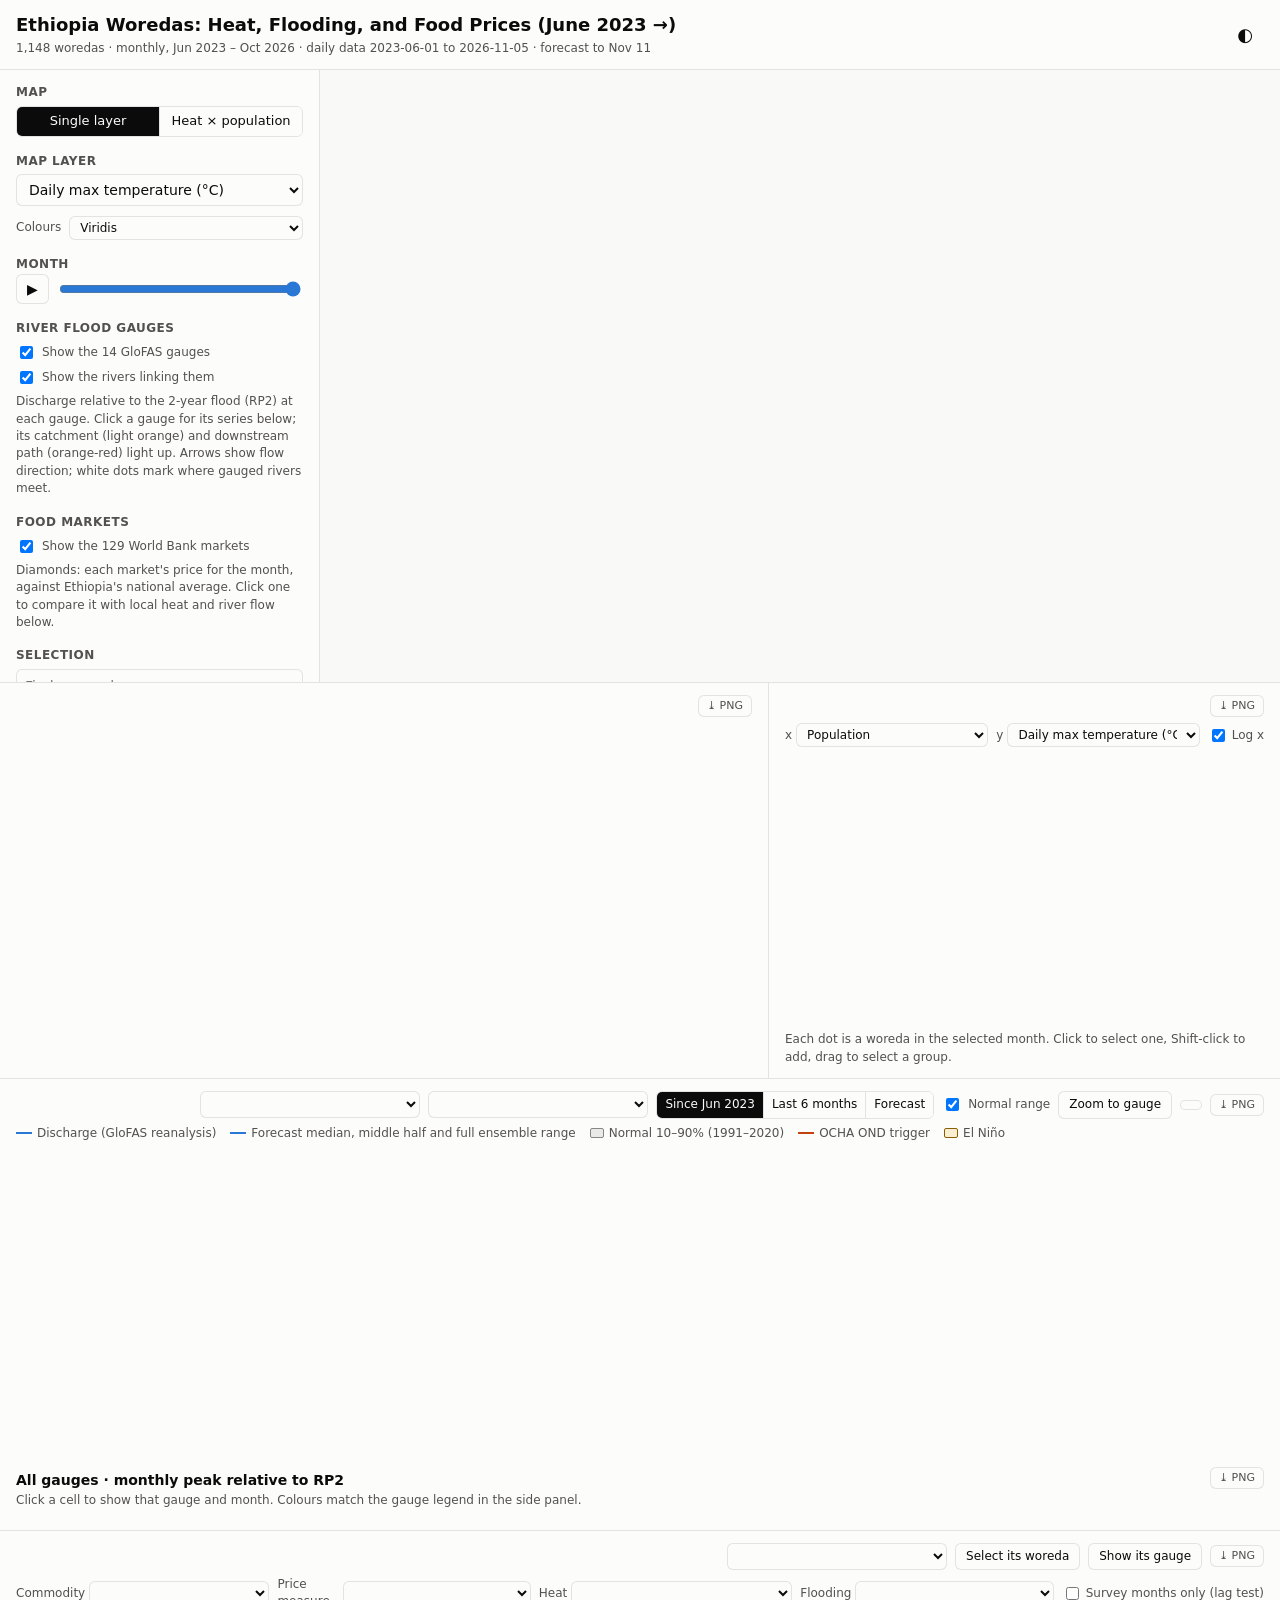
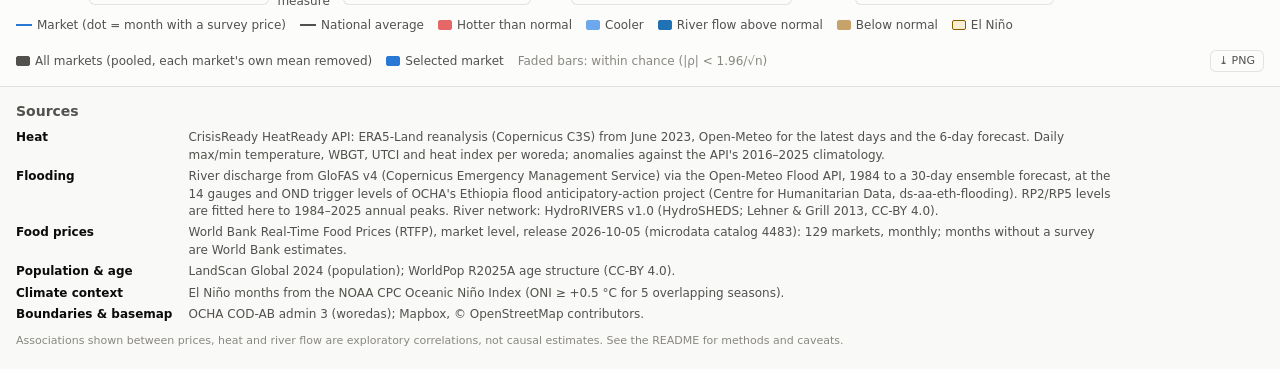
==== app/index.html @ a98ea953 "Add PNG export for every chart and the map Each chart and the map get a PNG button that saves a 2x i" ====
<!doctype html>
<html lang="en">
<head>
  <meta charset="utf-8">
  <meta name="viewport" content="width=device-width, initial-scale=1">
  <title>Ethiopia Woredas: Heat, Flooding, and Food Prices (June 2023 →)</title>
  <link href="https://api.mapbox.com/mapbox-gl-js/v3.7.0/mapbox-gl.css" rel="stylesheet">
  <link href="style.css?v=11" rel="stylesheet">
</head>
<body>
  <header>
    <div>
      <h1>Ethiopia Woredas: Heat, Flooding, and Food Prices (June 2023 →)</h1>
      <p class="sub" id="coverage"></p>
    </div>
    <button id="themeBtn" class="ghost" type="button" aria-label="Toggle light/dark">◐</button>
  </header>

  <main>
    <aside id="panel">
      <section>
        <span class="lbl">Map</span>
        <div class="seg" role="group" aria-label="Map mode">
          <button type="button" data-mode="single" aria-pressed="true">Single layer</button>
          <button type="button" data-mode="bi" aria-pressed="false">Heat × population</button>
        </div>
      </section>

      <section id="singleCtl">
        <label for="metric" class="lbl">Map layer</label>
        <select id="metric"></select>
        <p id="metricDesc" class="desc"></p>
        <div id="legend"></div>
        <label class="scheme"><span>Colours</span>
          <select id="scheme">
            <option value="viridis">Viridis</option>
            <option value="classic">Classic (by theme)</option>
          </select>
        </label>
      </section>

      <section id="biCtl" hidden>
        <label for="biY" class="lbl">Heat</label>
        <select id="biY" data-axis="y"></select>
        <label for="biX" class="lbl lblGap">Population or age</label>
        <select id="biX" data-axis="x"></select>
        <p class="desc">Each woreda is ranked into thirds on both. Dark woredas are among the hottest and the most populated.</p>
        <div id="bivLegend"></div>
        <div id="hotspots"></div>
      </section>

      <section id="timeCtl">
        <div class="row">
          <span class="lbl">Month</span>
          <span id="monthLabel" class="month"></span>
          <span id="ensoBadge" class="badge" hidden>El Niño</span>
        </div>
        <div class="row">
          <button id="playBtn" type="button" aria-label="Play">▶</button>
          <input id="slider" type="range" min="0" step="1" aria-label="Month">
        </div>
      </section>
      <section id="dayCtl" hidden>
        <div class="row">
          <span class="lbl">Day</span>
          <span id="dayLabel" class="month"></span>
          <span id="fcBadge" class="badge fc" hidden>Forecast</span>
        </div>
        <div class="row">
          <input id="daySlider" type="range" min="0" step="1" aria-label="Day">
        </div>
      </section>
      <p id="staticNote" class="desc" hidden></p>

      <section id="gaugeCtl">
        <span class="lbl">River flood gauges</span>
        <label class="check"><input type="checkbox" id="showGauges" checked> Show the 14 GloFAS gauges</label>
        <label class="check" id="riverRow"><input type="checkbox" id="showRivers" checked> Show the rivers linking them</label>
        <div id="gaugeLegend"></div>
        <p class="desc">Discharge relative to the 2-year flood (RP2) at each gauge. Click a gauge for its series below; its catchment (light orange) and downstream path (orange-red) light up. Arrows show flow direction; white dots mark where gauged rivers meet.</p>
      </section>

      <section id="marketCtl">
        <span class="lbl">Food markets</span>
        <label class="check"><input type="checkbox" id="showMarkets" checked> Show the 129 World Bank markets</label>
        <div id="marketLegend"></div>
        <p class="desc">Diamonds: each market's price for the month, against Ethiopia's national average. Click one to compare it with local heat and river flow below.</p>
      </section>

      <section>
        <label for="find" class="lbl">Selection</label>
        <input id="find" list="woredaList" placeholder="Find a woreda…" autocomplete="off">
        <datalist id="woredaList"></datalist>
        <label class="check"><input type="checkbox" id="addMode"> Add to selection</label>
      </section>

      <section id="detail"></section>
    </aside>

    <div id="mapWrap">
      <div id="map"></div>
      <div id="tip" hidden></div>
    </div>
  </main>

  <div id="bottom">
    <section id="chartWrap">
      <div class="chartHead">
        <h2 id="chartTitle"></h2>
        <div class="legendRow" id="chartLegend"></div>
        <button type="button" class="png" data-png="chart" title="Download this chart as PNG">PNG</button>
      </div>
      <div id="chart"></div>
      <div id="chartTip" class="ftip" hidden></div>
    </section>

    <section id="scatterWrap">
      <div class="chartHead">
        <h2 id="scatterTitle"></h2>
        <span id="rho" class="rho"></span>
        <button type="button" class="png" data-png="scatter" title="Download this scatterplot as PNG">PNG</button>
      </div>
      <div class="scatterCtl">
        <label><span>x</span><select id="sX" data-axis="x"></select></label>
        <label><span>y</span><select id="sY" data-axis="y"></select></label>
        <label class="check"><input type="checkbox" id="sLog" checked> Log x</label>
      </div>
      <div id="scatter"></div>
      <div id="scatterTip" class="ftip" hidden></div>
      <p class="desc">Each dot is a woreda in the selected month. Click to select one, Shift-click to add, drag to select a group.</p>
    </section>
  </div>

  <section id="floodWrap">
    <div class="chartHead">
      <div>
        <h2 id="floodTitle"></h2>
        <div class="desc" id="floodWhere"></div>
        <div class="desc" id="floodLinks"></div>
      </div>
      <div class="floodCtl">
        <select id="gaugeSel" aria-label="Gauge"></select>
        <select id="gaugeCmp" aria-label="Compare with a connected gauge"></select>
        <div class="seg" id="floodRange" role="group" aria-label="Time range">
          <button type="button" data-range="all" aria-pressed="true">Since Jun 2023</button>
          <button type="button" data-range="recent" aria-pressed="false">Last 6 months</button>
          <button type="button" data-range="fc" aria-pressed="false">Forecast</button>
        </div>
        <label class="check"><input type="checkbox" id="showNormal" checked> Normal range</label>
        <button type="button" id="zoomGauge">Zoom to gauge</button>
        <button type="button" id="selZone"></button>
        <button type="button" class="png" data-png="flood" title="Download this chart as PNG">PNG</button>
      </div>
    </div>
    <div class="legendRow fleg">
      <span><i style="background:var(--accent)"></i>Discharge (GloFAS reanalysis)</span>
      <span><i style="background:var(--accent);height:0;border-top:2px dashed var(--accent)"></i>Forecast median, middle half and full ensemble range</span>
      <span><i class="box" style="background:var(--normal);border-color:var(--muted)"></i>Normal 10–90% (1991–2020)</span>
      <span id="cmpKey" hidden><i style="background:var(--cmp)"></i><span></span></span>
      <span><i style="background:var(--trigger)"></i>OCHA OND trigger</span>
      <span><i class="box"></i>El Niño</span>
    </div>
    <div id="fchart"></div>
    <div id="fchartTip" class="ftip" hidden></div>
    <div id="floodStats"></div>
    <div class="chartHead stripHead">
      <h2 class="stripTitle">All gauges · monthly peak relative to RP2</h2>
      <button type="button" class="png" data-png="strip" title="Download this grid as PNG">PNG</button>
    </div>
    <p class="desc">Click a cell to show that gauge and month. Colours match the gauge legend in the side panel.</p>
    <div id="fstrip"></div>
    <div id="fstripTip" class="ftip" hidden></div>
    <p class="desc" id="floodSrc"></p>
  </section>

  <section id="foodWrap">
    <div class="chartHead">
      <div>
        <h2 id="foodTitle"></h2>
        <div class="desc" id="foodWhere"></div>
      </div>
      <div class="floodCtl">
        <select id="marketSel" aria-label="Market"></select>
        <button type="button" id="fpWoreda">Select its woreda</button>
        <button type="button" id="fpGauge">Show its gauge</button>
        <button type="button" class="png" data-png="food" title="Download this chart as PNG">PNG</button>
      </div>
    </div>
    <div class="scatterCtl fpCtl">
      <label><span>Commodity</span><select id="fpCom"></select></label>
      <label><span>Price measure</span><select id="fpMeas"></select></label>
      <label><span>Heat</span><select id="fpHeat"></select></label>
      <label><span>Flooding</span><select id="fpFlood"></select></label>
      <label class="check"><input type="checkbox" id="fpObs"> Survey months only (lag test)</label>
    </div>
    <div class="legendRow fleg">
      <span><i style="background:var(--accent)"></i>Market (dot = month with a survey price)</span>
      <span><i style="background:var(--national)"></i>National average</span>
      <span><i class="box" style="background:var(--warm);border-color:var(--warm)"></i>Hotter than normal</span>
      <span><i class="box" style="background:var(--cool);border-color:var(--cool)"></i>Cooler</span>
      <span><i class="box" style="background:var(--wet);border-color:var(--wet)"></i>River flow above normal</span>
      <span><i class="box" style="background:var(--dry);border-color:var(--dry)"></i>Below normal</span>
      <span><i class="box"></i>El Niño</span>
    </div>
    <div id="fpchart"></div>
    <div id="fpTip" class="ftip" hidden></div>
    <div class="lags">
      <div id="lagHeat"></div>
      <div id="lagFlood"></div>
    </div>
    <div class="legendRow fleg"><span><i class="box bAllKey"></i>All markets (pooled, each market's own mean removed)</span><span><i class="box bOneKey"></i>Selected market</span><span class="m">Faded bars: within chance (|ρ| &lt; 1.96/√n)</span><button type="button" class="png" data-png="lags" title="Download this pair of lag charts as PNG">PNG</button></div>
    <p class="desc" id="lagNote"></p>
    <p class="desc" id="foodSrc"></p>
  </section>

  <footer>
    <h2>Sources</h2>
    <dl class="sources">
      <dt>Heat</dt>
      <dd>CrisisReady HeatReady API: ERA5-Land reanalysis (Copernicus C3S) from June 2023, Open-Meteo for the latest days and the 6-day forecast. Daily max/min temperature, WBGT, UTCI and heat index per woreda; anomalies against the API's 2016–2025 climatology.</dd>
      <dt>Flooding</dt>
      <dd>River discharge from GloFAS v4 (Copernicus Emergency Management Service) via the Open-Meteo Flood API, 1984 to a 30-day ensemble forecast, at the 14 gauges and OND trigger levels of OCHA's Ethiopia flood anticipatory-action project (Centre for Humanitarian Data, ds-aa-eth-flooding). RP2/RP5 levels are fitted here to 1984–2025 annual peaks. River network: HydroRIVERS v1.0 (HydroSHEDS; Lehner &amp; Grill 2013, CC-BY 4.0).</dd>
      <dt>Food prices</dt>
      <dd>World Bank Real-Time Food Prices (RTFP), market level, release 2026-10-05 (microdata catalog 4483): 129 markets, monthly; months without a survey are World Bank estimates.</dd>
      <dt>Population &amp; age</dt>
      <dd>LandScan Global 2024 (population); WorldPop R2025A age structure (CC-BY 4.0).</dd>
      <dt>Climate context</dt>
      <dd>El Niño months from the NOAA CPC Oceanic Niño Index (ONI ≥ +0.5 °C for 5 overlapping seasons).</dd>
      <dt>Boundaries &amp; basemap</dt>
      <dd>OCHA COD-AB admin 3 (woredas); Mapbox, © OpenStreetMap contributors.</dd>
    </dl>
    <p class="note">Associations shown between prices, heat and river flow are exploratory correlations, not causal estimates. See the README for methods and caveats.</p>
  </footer>

  <script src="https://api.mapbox.com/mapbox-gl-js/v3.7.0/mapbox-gl.js"></script>
  <script src="config.js"></script>
  <script src="data/geo.js?v=3"></script>
  <script src="data/rivers.js?v=202611041614"></script>
  <script src="data/food.js?v=202611060736"></script>
  <script src="data/flood.js?v=202611060736"></script>
  <script src="data/data.js?v=202611060734"></script>
  <script src="app.js?v=19"></script>
</body>
</html>
---- app/style.css ----
:root {
  color-scheme: light;
  --page: #f9f9f7;
  --surface: #fcfcfb;
  --ink: #0b0b0b;
  --ink-2: #52514e;
  --muted: #898781;
  --grid: #e1e0d9;
  --axis: #c3c2b7;
  --border: rgba(11, 11, 11, 0.10);
  --accent: #2a78d6;
  --national: #52514e;
  --enso: rgba(237, 161, 0, 0.16);
  --enso-ink: #8a5d00;
  --nodata: #d6d5cf;
  --dot: rgba(82, 81, 78, 0.42);
  --brush: rgba(42, 120, 214, 0.12);
  --fc-iqr: rgba(42, 120, 214, 0.26);
  --normal: rgba(137, 135, 129, 0.16);
  --trigger: #c2410c;
  --warm: #e66767;
  --cool: #6da7ec;
  --wet: #2171b5;
  --dry: #c8a26b;
  --cmp: #d97706;
  --lag-all: #52514e;
}
@media (prefers-color-scheme: dark) {
  :root:not([data-theme="light"]) {
    color-scheme: dark;
    --page: #0d0d0d;
    --surface: #1a1a19;
    --ink: #f0efec;
    --ink-2: #c3c2b7;
    --muted: #898781;
    --grid: #2c2c2a;
    --axis: #383835;
    --border: rgba(255, 255, 255, 0.10);
    --accent: #3987e5;
    --national: #c3c2b7;
    --enso: rgba(201, 133, 0, 0.22);
    --enso-ink: #f0c060;
    --nodata: #383835;
    --dot: rgba(195, 194, 183, 0.40);
    --brush: rgba(57, 135, 229, 0.18);
    --fc-iqr: rgba(57, 135, 229, 0.34);
    --normal: rgba(195, 194, 183, 0.14);
    --trigger: #fb923c;
    --warm: #e66767;
    --cool: #6da7ec;
    --wet: #4a98d8;
    --dry: #c8a26b;
    --cmp: #d97706;
    --lag-all: #c3c2b7;
  }
}
:root[data-theme="dark"] {
  color-scheme: dark;
  --page: #0d0d0d;
  --surface: #1a1a19;
  --ink: #f0efec;
  --ink-2: #c3c2b7;
  --muted: #898781;
  --grid: #2c2c2a;
  --axis: #383835;
  --border: rgba(255, 255, 255, 0.10);
  --accent: #3987e5;
  --national: #c3c2b7;
  --enso: rgba(201, 133, 0, 0.22);
  --enso-ink: #f0c060;
  --nodata: #383835;
  --dot: rgba(195, 194, 183, 0.40);
  --brush: rgba(57, 135, 229, 0.18);
  --fc-iqr: rgba(57, 135, 229, 0.34);
  --normal: rgba(195, 194, 183, 0.14);
  --trigger: #fb923c;
  --warm: #e66767;
  --cool: #6da7ec;
  --wet: #4a98d8;
  --dry: #c8a26b;
  --cmp: #d97706;
  --lag-all: #c3c2b7;
}

* { box-sizing: border-box; }
html, body { margin: 0; }
body {
  background: var(--page);
  color: var(--ink);
  font: 14px/1.45 system-ui, -apple-system, "Segoe UI", sans-serif;
}
header {
  display: flex; justify-content: space-between; align-items: center;
  padding: 12px 16px; border-bottom: 1px solid var(--border); background: var(--surface);
}
h1 { font-size: 18px; margin: 0; font-weight: 600; }
h2 { font-size: 14px; margin: 0; font-weight: 600; }
.sub { margin: 2px 0 0; color: var(--ink-2); font-size: 12px; }
button {
  font: inherit; color: var(--ink); background: var(--surface); border: 1px solid var(--border);
  border-radius: 6px; padding: 4px 10px; cursor: pointer;
}
button.ghost { border-color: transparent; font-size: 18px; }
select, input[list] {
  width: 100%; font: inherit; padding: 6px 8px; border-radius: 6px;
  border: 1px solid var(--border); background: var(--surface); color: var(--ink);
}

main { display: flex; height: min(68vh, 720px); min-height: 420px; }
#panel {
  width: 320px; flex: none; overflow-y: auto; padding: 14px 16px;
  background: var(--surface); border-right: 1px solid var(--border);
}
#panel section { margin-bottom: 16px; }
.lbl { font-size: 12px; color: var(--ink-2); font-weight: 600; text-transform: uppercase; letter-spacing: .04em; display: block; margin-bottom: 4px; }
.desc { color: var(--ink-2); font-size: 12px; margin: 6px 0; }
.hint { color: var(--muted); font-size: 13px; }
.row { display: flex; align-items: center; gap: 8px; }
.row .lbl { margin: 0; }
.month { font-weight: 600; font-variant-numeric: tabular-nums; }
.badge {
  font-size: 11px; font-weight: 600; padding: 1px 7px; border-radius: 10px;
  background: var(--enso); color: var(--enso-ink); border: 1px solid var(--enso-ink);
}
#slider { flex: 1; accent-color: var(--accent); }

#legend { margin-top: 8px; }
.legBar { display: flex; height: 10px; border-radius: 3px; overflow: hidden; gap: 2px; }
.legBar span { flex: 1; }
.legTicks { display: flex; justify-content: space-between; font-size: 11px; color: var(--ink-2); margin-top: 3px; font-variant-numeric: tabular-nums; }
.legNo { display: flex; align-items: center; gap: 6px; font-size: 11px; color: var(--muted); margin-top: 4px; }
.legNo i { width: 12px; height: 10px; background: var(--nodata); border-radius: 2px; display: inline-block; }

#detail h3 { margin: 0; font-size: 16px; }
#detail .where { color: var(--ink-2); font-size: 12px; margin-bottom: 8px; }
#detail table { width: 100%; border-collapse: collapse; font-size: 12px; }
#detail td { padding: 3px 0; border-bottom: 1px solid var(--grid); }
#detail td:last-child { text-align: right; font-variant-numeric: tabular-nums; color: var(--ink); }
#detail td:first-child { color: var(--ink-2); }
#detail .grp td { color: var(--muted); font-weight: 600; text-transform: uppercase; font-size: 10px; letter-spacing: .05em; padding-top: 10px; border: 0; }
#detail button { font-size: 12px; }

#mapWrap { flex: 1; position: relative; min-width: 0; }
#map { position: absolute; inset: 0; }
#tip, .ftip {
  position: absolute; pointer-events: none; z-index: 5;
  background: var(--surface); color: var(--ink); border: 1px solid var(--border);
  border-radius: 6px; padding: 6px 8px; font-size: 12px; box-shadow: 0 2px 8px rgba(0,0,0,.12);
  white-space: nowrap;
}
#tip b, .ftip b { font-weight: 600; }
#tip .m, .ftip .m { color: var(--ink-2); }
#tip i.sw, .ftip i.sw { display: inline-block; width: 10px; height: 10px; border-radius: 2px; margin-right: 4px; vertical-align: -1px; }

#bottom {
  display: grid; grid-template-columns: minmax(0, 3fr) minmax(0, 2fr);
  background: var(--surface); border-top: 1px solid var(--border);
}
#chartWrap, #scatterWrap { position: relative; padding: 12px 16px 4px; min-width: 0; }
#scatterWrap { border-left: 1px solid var(--border); }
#scatterWrap .desc { margin: 2px 0 8px; }
.chartHead { display: flex; justify-content: space-between; align-items: center; flex-wrap: wrap; gap: 8px; }
.legendRow { display: flex; gap: 14px; font-size: 12px; color: var(--ink-2); align-items: center; }
.legendRow i { display: inline-block; width: 16px; height: 2px; vertical-align: middle; margin-right: 5px; }
.legendRow i.box { height: 10px; width: 14px; background: var(--enso); border: 1px solid var(--enso-ink); border-radius: 2px; }
#chart, #scatter { height: 280px; }
#chart svg, #scatter svg { display: block; width: 100%; height: 100%; }
#chart text, #scatter text { fill: var(--muted); font-size: 11px; font-variant-numeric: tabular-nums; }
#chart .ensoLbl { fill: var(--enso-ink); font-weight: 600; }
#scatter .axTitle { fill: var(--ink-2); font-weight: 600; }
#scatter svg { touch-action: none; }
.scatterCtl { display: flex; gap: 8px; align-items: center; margin: 6px 0 2px; flex-wrap: wrap; }
.scatterCtl label { display: flex; align-items: center; gap: 4px; font-size: 12px; color: var(--ink-2); }
.scatterCtl label:not(.check) { flex: 1; min-width: 140px; }
.scatterCtl select { padding: 3px 6px; font-size: 12px; }
.rho { font-size: 12px; color: var(--ink-2); font-variant-numeric: tabular-nums; }

/* map mode switch */
.seg { display: flex; border: 1px solid var(--border); border-radius: 6px; overflow: hidden; }
.seg button { flex: 1; border: 0; border-radius: 0; padding: 5px 8px; font-size: 13px; }
.seg button + button { border-left: 1px solid var(--border); }
.seg button[aria-pressed="true"] { background: var(--ink); color: var(--surface); }
.lblGap { margin-top: 10px; }
.scheme { display: flex; align-items: center; gap: 8px; margin-top: 10px; font-size: 12px; color: var(--ink-2); }
.scheme select { width: auto; flex: 1; padding: 3px 6px; font-size: 12px; }
.check { display: flex; align-items: center; gap: 6px; font-size: 12px; color: var(--ink-2); margin-top: 6px; cursor: pointer; }
.scatterCtl .check { margin-top: 0; }

/* bivariate legend: 3x3 cells, population rows (high on top) by heat columns */
.biv { display: grid; grid-template-columns: auto repeat(3, 34px); gap: 2px; align-items: center; margin: 8px 0 4px; font-size: 10px; color: var(--ink-2); font-variant-numeric: tabular-nums; }
.biv .c { height: 24px; border-radius: 2px; }
.biv .yl { text-align: right; padding-right: 6px; white-space: nowrap; }
.biv .xl { text-align: center; white-space: nowrap; overflow: hidden; text-overflow: ellipsis; }
.bivAxes { display: flex; justify-content: space-between; font-size: 11px; color: var(--ink-2); }
.hot { margin-top: 10px; }
.hot p { margin: 0 0 6px; font-size: 12px; color: var(--ink-2); }
.hot ol { margin: 0 0 6px; padding-left: 20px; font-size: 12px; }
.hot li { padding: 2px 0; cursor: pointer; }
.hot li:hover span.n { text-decoration: underline; }
.hot li .v { float: right; color: var(--ink-2); font-variant-numeric: tabular-nums; }

/* selection */
.chips { display: flex; flex-wrap: wrap; gap: 4px; margin: 6px 0 8px; max-height: 120px; overflow-y: auto; }
.chip { font-size: 11px; padding: 1px 2px 1px 8px; border-radius: 10px; background: var(--grid); display: inline-flex; align-items: center; }
#detail .chip button { border: 0; background: none; padding: 0 5px; margin: 0; font-size: 13px; line-height: 1; color: var(--ink-2); }
#detail .btns { display: flex; flex-wrap: wrap; gap: 6px; margin-top: 8px; }
#detail .btns button { margin: 0; }
.boxdraw { position: absolute; border: 1px dashed var(--ink); background: var(--brush); pointer-events: none; z-index: 4; }

footer { padding: 14px 16px 20px; color: var(--ink-2); font-size: 12px; border-top: 1px solid var(--border); }
footer h2 { margin-bottom: 8px; }
.sources { display: grid; grid-template-columns: max-content minmax(0, 1fr); gap: 4px 16px; margin: 0; max-width: 1100px; }
.sources dt { font-weight: 600; color: var(--ink); }
.sources dd { margin: 0; }
footer .note { color: var(--muted); margin: 10px 0 0; font-size: 11px; }
@media (max-width: 760px) { .sources { grid-template-columns: minmax(0, 1fr); } .sources dd { margin-bottom: 6px; } }

@media (max-width: 760px) {
  main { flex-direction: column; height: auto; }
  #panel { width: 100%; border-right: 0; border-bottom: 1px solid var(--border); }
  #mapWrap { flex: none; height: 60vh; }
  #chart, #scatter { height: 240px; }
}
@media (max-width: 1000px) {
  #bottom { grid-template-columns: minmax(0, 1fr); }
  #scatterWrap { border-left: 0; border-top: 1px solid var(--border); }
}

.badge.fc { background: var(--brush); color: var(--accent); border-color: var(--accent); }
#daySlider { flex: 1; accent-color: var(--accent); }
#chart .fcLbl { fill: var(--accent); font-weight: 600; }

/* flood gauges */
#gaugeLegend { margin-top: 6px; font-size: 12px; color: var(--ink-2); }
.gPeriod { font-weight: 600; color: var(--ink); margin-bottom: 2px; }
.gRow { display: flex; align-items: center; gap: 8px; padding: 1px 0; }
.gRow i { display: inline-block; border-radius: 50%; border: 1.2px solid #0b0b0b; flex: none; }
.gRow span { margin-left: auto; font-variant-numeric: tabular-nums; }
#floodWrap { position: relative; padding: 12px 16px 8px; background: var(--surface); border-top: 1px solid var(--border); }
#floodWrap .desc { margin: 2px 0 6px; }
.floodCtl { display: flex; flex-wrap: wrap; gap: 8px; align-items: center; }
.floodCtl select { width: auto; min-width: 220px; padding: 4px 6px; font-size: 13px; }
.floodCtl .seg button { font-size: 12px; padding: 4px 8px; white-space: nowrap; flex: none; }
@media (max-width: 760px) { .floodCtl select { min-width: 0; width: 100%; } #floodStats { grid-template-columns: repeat(2, minmax(0, 1fr)); } }
.floodCtl .check { margin-top: 0; }
.floodCtl > button { font-size: 12px; }
.fleg { flex-wrap: wrap; margin: 6px 0 2px; }
#fchart { height: 300px; }
#fchart svg, #fstrip svg { display: block; }
#fchart svg { width: 100%; height: 100%; }
#fchart text, #fstrip text { fill: var(--muted); font-size: 11px; font-variant-numeric: tabular-nums; }
#fchart .ensoLbl, #fstrip .ensoLbl { fill: var(--enso-ink); font-weight: 600; }
#fchart .fcLbl { fill: var(--accent); font-weight: 600; }
#fchart .trgLbl { fill: var(--trigger); font-weight: 600; }
#fstrip text.on { fill: var(--ink); font-weight: 600; }
#fstrip { overflow-x: auto; margin-bottom: 6px; }
#fstrip rect[data-t], #fstrip text[data-r] { cursor: pointer; }
#floodStats { display: grid; grid-template-columns: repeat(auto-fit, minmax(170px, 1fr)); gap: 8px; margin: 8px 0 14px; }
.fcard { border: 1px solid var(--border); border-radius: 8px; padding: 8px 10px; display: flex; flex-direction: column; gap: 2px; }
.fcard .lbl { margin: 0; font-size: 10px; }
.fcard b { font-size: 16px; font-weight: 600; font-variant-numeric: tabular-nums; }
.fcard .m { font-size: 11px; color: var(--ink-2); }
.fcard .vs { font-size: 11px; font-weight: 400; color: var(--ink-2); }
.stripTitle { margin-top: 4px; }

/* food prices */
#foodWrap { position: relative; padding: 12px 16px 8px; background: var(--surface); border-top: 1px solid var(--border); }
#foodWrap .desc { margin: 2px 0 6px; }
.fpCtl label { min-width: 170px; }
#fpchart svg, .lags svg { display: block; width: 100%; }
#fpchart text, .lags text { fill: var(--muted); font-size: 11px; font-variant-numeric: tabular-nums; }
#fpchart .pTitle, .lags .pTitle { fill: var(--ink-2); font-weight: 600; }
#fpchart .ensoLbl { fill: var(--enso-ink); font-weight: 600; }
.lags { display: grid; grid-template-columns: repeat(auto-fit, minmax(280px, 1fr)); gap: 16px; margin-top: 10px; }
.lags .bAll { fill: var(--lag-all); }
.lags .bOne { fill: var(--accent); }
.legendRow i.bAllKey { background: var(--lag-all); border-color: var(--lag-all); }
.legendRow i.bOneKey { background: var(--accent); border-color: var(--accent); }
.legendRow .m { color: var(--muted); }

#floodLinks { color: var(--ink); }
#gaugeCmp:disabled { opacity: .5; }

/* PNG export buttons */
button.png { font-size: 11px; padding: 2px 8px; color: var(--ink-2); white-space: nowrap; }
button.png::before { content: "⤓ "; }
button.png:disabled { opacity: .6; cursor: progress; }
.chartHead button.png { margin-left: auto; }
.legendRow button.png { margin-left: auto; }
.stripHead { margin-top: 4px; }
.mapboxgl-ctrl-group button.mapPng { width: auto; padding: 0 7px; font-size: 11px; font-weight: 600; color: #333; }
.mapboxgl-ctrl-group button.mapPng::before { content: ""; }
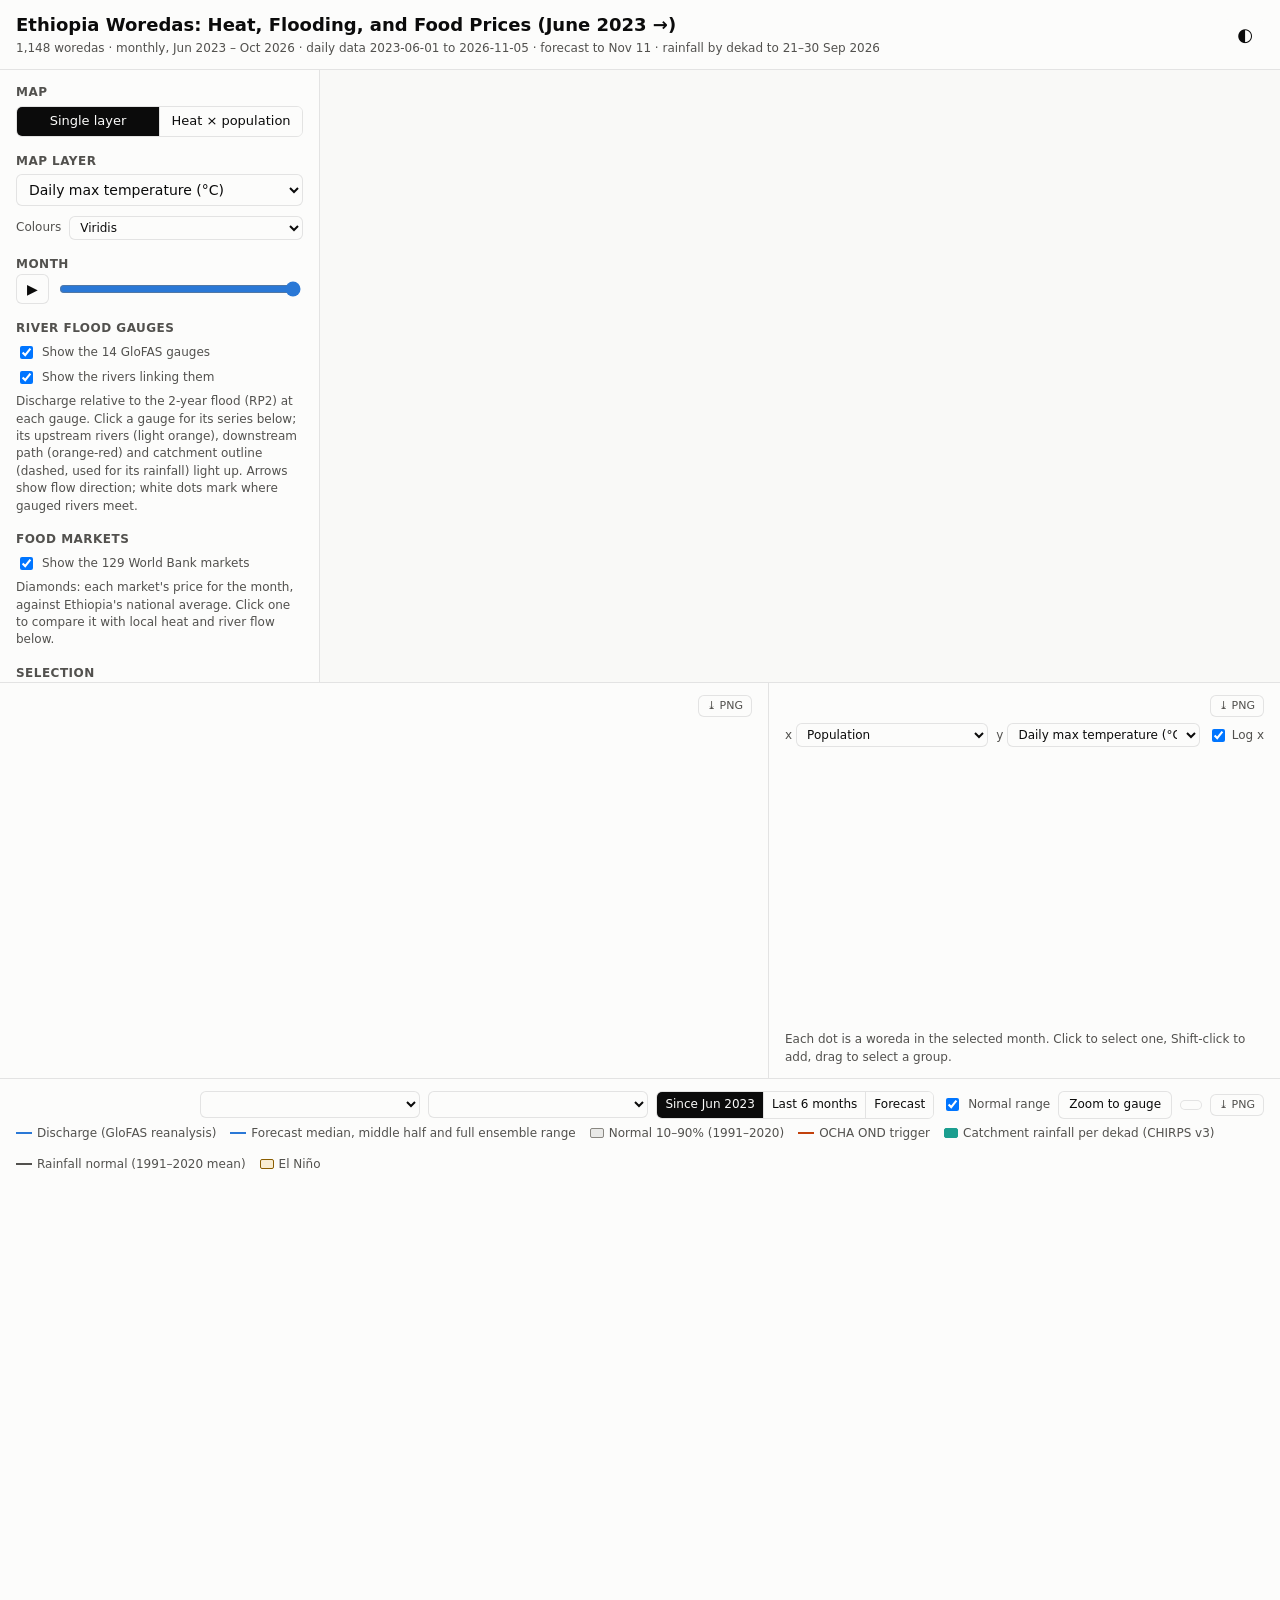
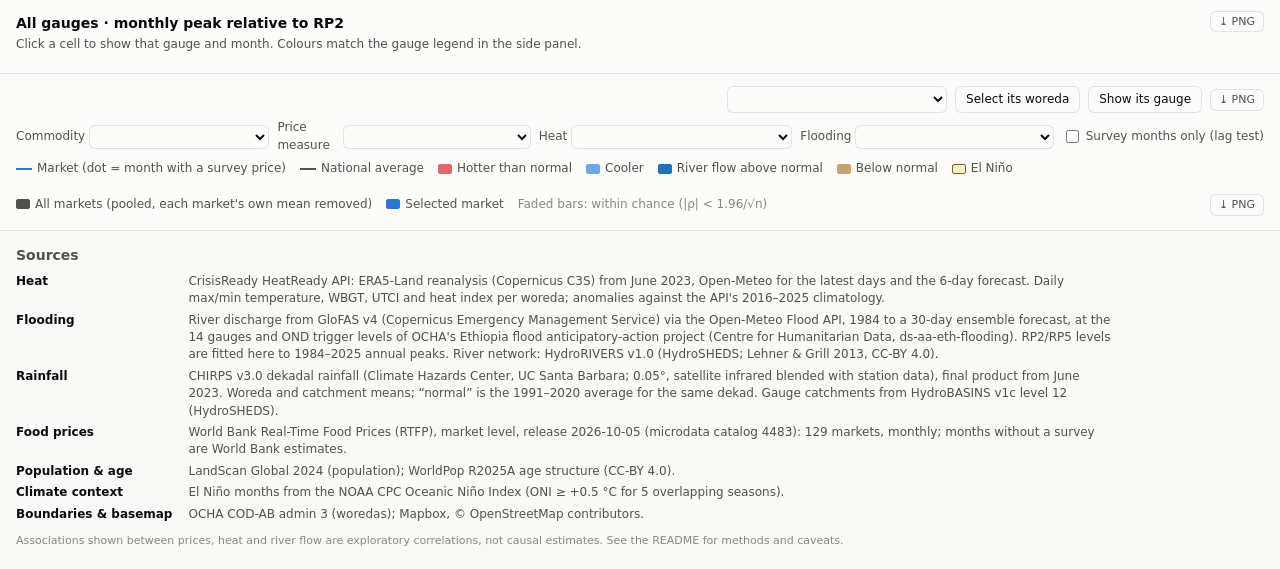
==== commit 29b2d645: "Add CHIRPS v3 dekadal rainfall: map layers, dekad slider, catchment rainfall under each gauge chart " ====
--- a/app/index.html
+++ b/app/index.html
@@ -5,7 +5,7 @@
   <meta name="viewport" content="width=device-width, initial-scale=1">
   <title>Ethiopia Woredas: Heat, Flooding, and Food Prices (June 2023 →)</title>
   <link href="https://api.mapbox.com/mapbox-gl-js/v3.7.0/mapbox-gl.css" rel="stylesheet">
-  <link href="style.css?v=11" rel="stylesheet">
+  <link href="style.css?v=12" rel="stylesheet">
 </head>
 <body>
   <header>
@@ -70,6 +70,17 @@
           <input id="daySlider" type="range" min="0" step="1" aria-label="Day">
         </div>
       </section>
+      <section id="dekCtl" hidden>
+        <div class="row">
+          <span class="lbl">Dekad</span>
+          <span id="dekLabel" class="month"></span>
+          <span id="dekBadge" class="badge" hidden>El Niño</span>
+        </div>
+        <div class="row">
+          <button id="dekPlay" type="button" aria-label="Play">▶</button>
+          <input id="dekSlider" type="range" min="0" step="1" aria-label="Dekad">
+        </div>
+      </section>
       <p id="staticNote" class="desc" hidden></p>
 
       <section id="gaugeCtl">
@@ -77,7 +88,7 @@
         <label class="check"><input type="checkbox" id="showGauges" checked> Show the 14 GloFAS gauges</label>
         <label class="check" id="riverRow"><input type="checkbox" id="showRivers" checked> Show the rivers linking them</label>
         <div id="gaugeLegend"></div>
-        <p class="desc">Discharge relative to the 2-year flood (RP2) at each gauge. Click a gauge for its series below; its catchment (light orange) and downstream path (orange-red) light up. Arrows show flow direction; white dots mark where gauged rivers meet.</p>
+        <p class="desc">Discharge relative to the 2-year flood (RP2) at each gauge. Click a gauge for its series below; its upstream rivers (light orange), downstream path (orange-red) and catchment outline (dashed, used for its rainfall) light up. Arrows show flow direction; white dots mark where gauged rivers meet.</p>
       </section>
 
       <section id="marketCtl">
@@ -158,6 +169,8 @@
       <span><i class="box" style="background:var(--normal);border-color:var(--muted)"></i>Normal 10–90% (1991–2020)</span>
       <span id="cmpKey" hidden><i style="background:var(--cmp)"></i><span></span></span>
       <span><i style="background:var(--trigger)"></i>OCHA OND trigger</span>
+      <span id="rainKey"><i class="box" style="background:var(--rain);border-color:var(--rain)"></i>Catchment rainfall per dekad (CHIRPS v3)</span>
+      <span id="rainNorm"><i style="background:var(--ink-2);height:0;border-top:2px dashed var(--ink-2)"></i>Rainfall normal (1991–2020 mean)</span>
       <span><i class="box"></i>El Niño</span>
     </div>
     <div id="fchart"></div>
@@ -220,6 +233,8 @@
       <dd>CrisisReady HeatReady API: ERA5-Land reanalysis (Copernicus C3S) from June 2023, Open-Meteo for the latest days and the 6-day forecast. Daily max/min temperature, WBGT, UTCI and heat index per woreda; anomalies against the API's 2016–2025 climatology.</dd>
       <dt>Flooding</dt>
       <dd>River discharge from GloFAS v4 (Copernicus Emergency Management Service) via the Open-Meteo Flood API, 1984 to a 30-day ensemble forecast, at the 14 gauges and OND trigger levels of OCHA's Ethiopia flood anticipatory-action project (Centre for Humanitarian Data, ds-aa-eth-flooding). RP2/RP5 levels are fitted here to 1984–2025 annual peaks. River network: HydroRIVERS v1.0 (HydroSHEDS; Lehner &amp; Grill 2013, CC-BY 4.0).</dd>
+      <dt>Rainfall</dt>
+      <dd>CHIRPS v3.0 dekadal rainfall (Climate Hazards Center, UC Santa Barbara; 0.05°, satellite infrared blended with station data), final product from June 2023. Woreda and catchment means; “normal” is the 1991–2020 average for the same dekad. Gauge catchments from HydroBASINS v1c level 12 (HydroSHEDS).</dd>
       <dt>Food prices</dt>
       <dd>World Bank Real-Time Food Prices (RTFP), market level, release 2026-10-05 (microdata catalog 4483): 129 markets, monthly; months without a survey are World Bank estimates.</dd>
       <dt>Population &amp; age</dt>
@@ -238,7 +253,8 @@
   <script src="data/rivers.js?v=202611041614"></script>
   <script src="data/food.js?v=202611060736"></script>
   <script src="data/flood.js?v=202611060736"></script>
+  <script src="data/rain.js?v=202611061211"></script>
   <script src="data/data.js?v=202611060734"></script>
-  <script src="app.js?v=19"></script>
+  <script src="app.js?v=21"></script>
 </body>
 </html>
--- a/app/style.css
+++ b/app/style.css
@@ -23,6 +23,7 @@
   --wet: #2171b5;
   --dry: #c8a26b;
   --cmp: #d97706;
+  --rain: #1b9e8f;
   --lag-all: #52514e;
 }
 @media (prefers-color-scheme: dark) {
@@ -51,6 +52,7 @@
     --wet: #4a98d8;
     --dry: #c8a26b;
     --cmp: #d97706;
+    --rain: #3fbfae;
     --lag-all: #c3c2b7;
   }
 }
@@ -79,6 +81,7 @@
   --wet: #4a98d8;
   --dry: #c8a26b;
   --cmp: #d97706;
+  --rain: #3fbfae;
   --lag-all: #c3c2b7;
 }
 
@@ -245,7 +248,7 @@
 .floodCtl .check { margin-top: 0; }
 .floodCtl > button { font-size: 12px; }
 .fleg { flex-wrap: wrap; margin: 6px 0 2px; }
-#fchart { height: 300px; }
+#fchart { height: 412px; }
 #fchart svg, #fstrip svg { display: block; }
 #fchart svg { width: 100%; height: 100%; }
 #fchart text, #fstrip text { fill: var(--muted); font-size: 11px; font-variant-numeric: tabular-nums; }
@@ -290,3 +293,6 @@
 .stripHead { margin-top: 4px; }
 .mapboxgl-ctrl-group button.mapPng { width: auto; padding: 0 7px; font-size: 11px; font-weight: 600; color: #333; }
 .mapboxgl-ctrl-group button.mapPng::before { content: ""; }
+
+/* CHIRPS rainfall panel under the discharge chart */
+#fchart .rainLbl { fill: var(--ink-2); font-weight: 600; }
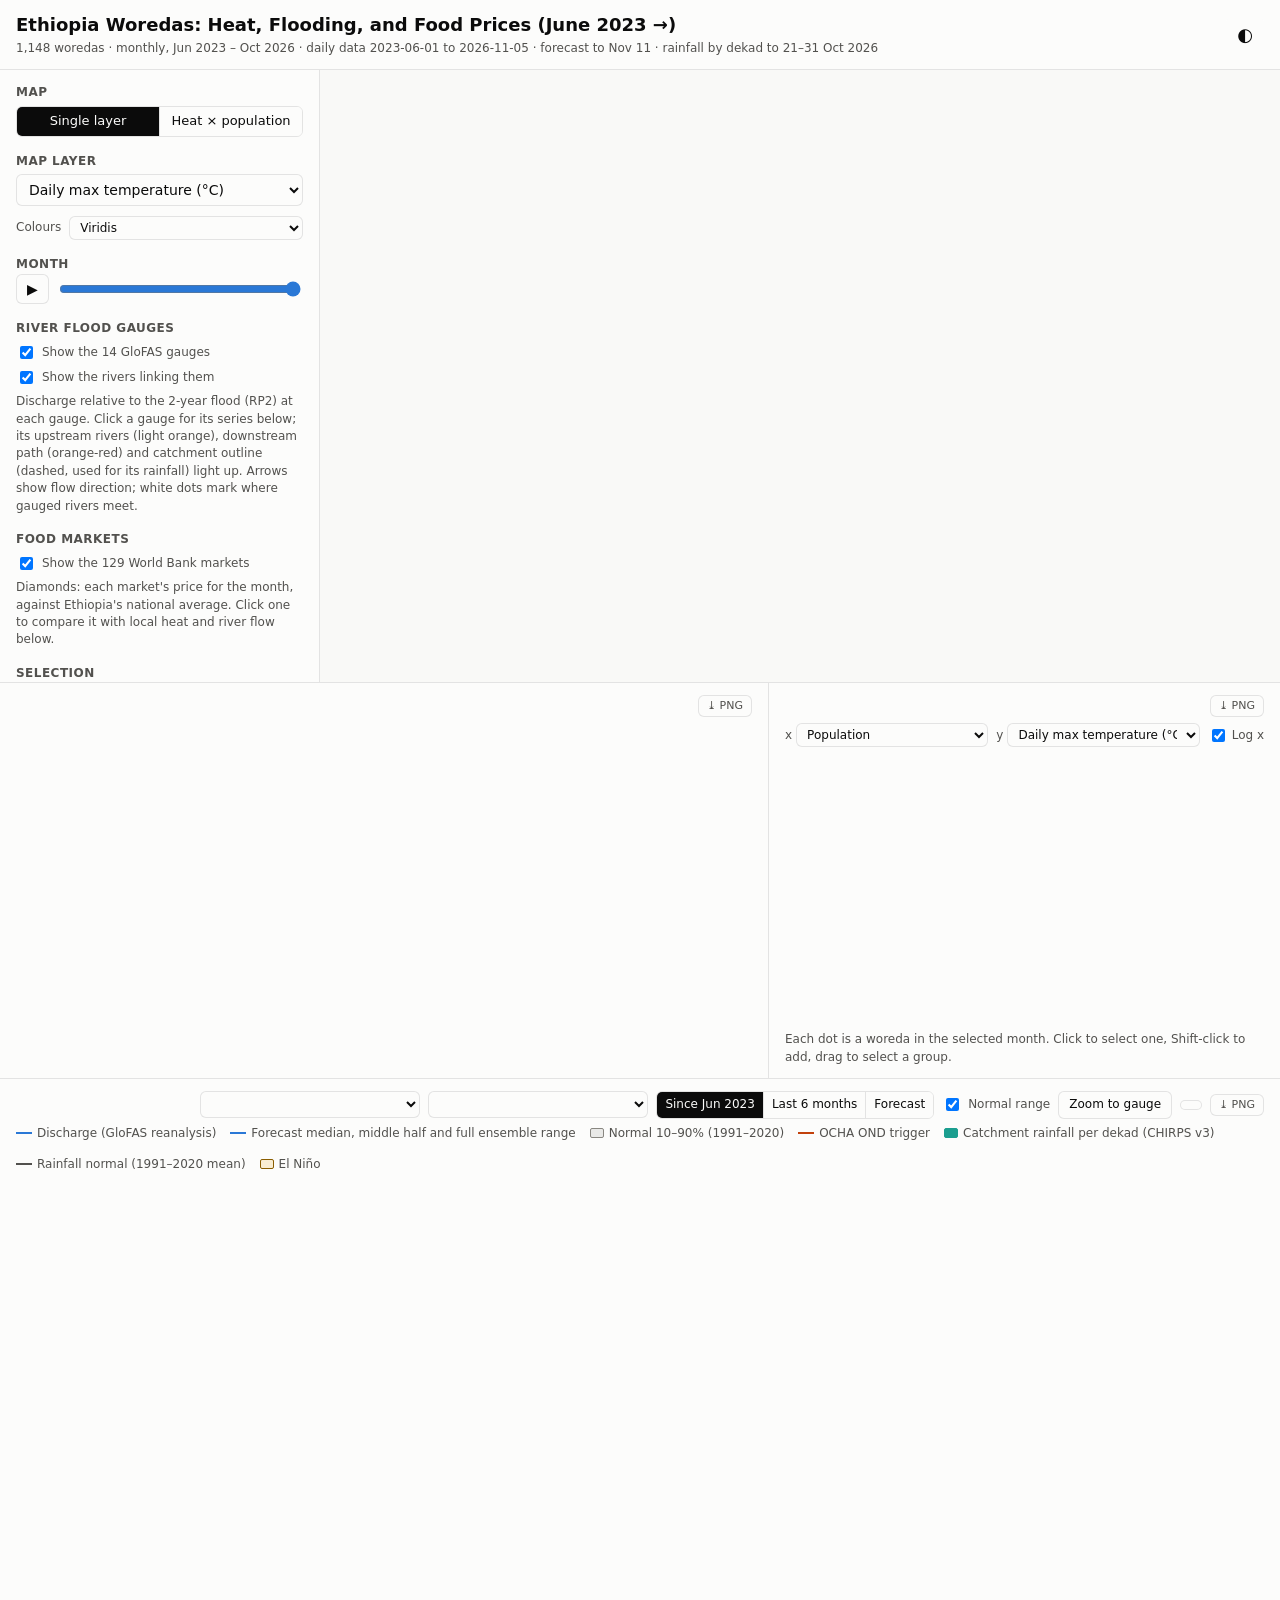
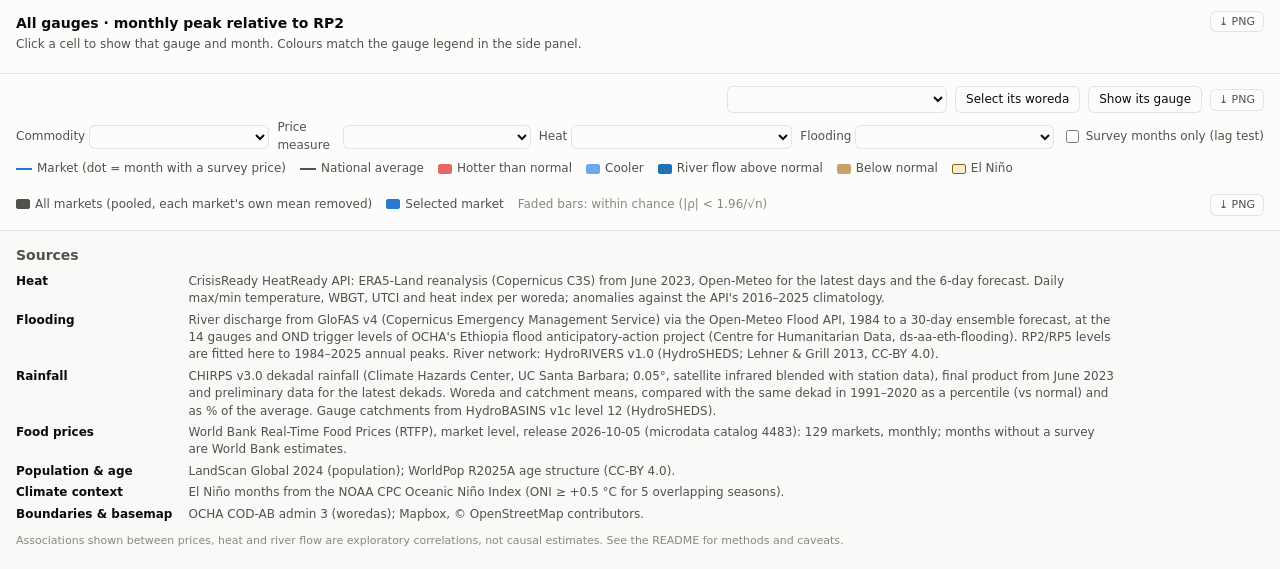
==== commit 69217a40: "Fix exposure classes, add rainfall percentile layers and preliminary CHIRPS dekads - Zero-heavy laye" ====
--- a/app/index.html
+++ b/app/index.html
@@ -75,6 +75,7 @@
           <span class="lbl">Dekad</span>
           <span id="dekLabel" class="month"></span>
           <span id="dekBadge" class="badge" hidden>El Niño</span>
+          <span id="dekPre" class="badge fc" hidden>Preliminary</span>
         </div>
         <div class="row">
           <button id="dekPlay" type="button" aria-label="Play">▶</button>
@@ -234,7 +235,7 @@
       <dt>Flooding</dt>
       <dd>River discharge from GloFAS v4 (Copernicus Emergency Management Service) via the Open-Meteo Flood API, 1984 to a 30-day ensemble forecast, at the 14 gauges and OND trigger levels of OCHA's Ethiopia flood anticipatory-action project (Centre for Humanitarian Data, ds-aa-eth-flooding). RP2/RP5 levels are fitted here to 1984–2025 annual peaks. River network: HydroRIVERS v1.0 (HydroSHEDS; Lehner &amp; Grill 2013, CC-BY 4.0).</dd>
       <dt>Rainfall</dt>
-      <dd>CHIRPS v3.0 dekadal rainfall (Climate Hazards Center, UC Santa Barbara; 0.05°, satellite infrared blended with station data), final product from June 2023. Woreda and catchment means; “normal” is the 1991–2020 average for the same dekad. Gauge catchments from HydroBASINS v1c level 12 (HydroSHEDS).</dd>
+      <dd>CHIRPS v3.0 dekadal rainfall (Climate Hazards Center, UC Santa Barbara; 0.05°, satellite infrared blended with station data), final product from June 2023 and preliminary data for the latest dekads. Woreda and catchment means, compared with the same dekad in 1991–2020 as a percentile (vs normal) and as % of the average. Gauge catchments from HydroBASINS v1c level 12 (HydroSHEDS).</dd>
       <dt>Food prices</dt>
       <dd>World Bank Real-Time Food Prices (RTFP), market level, release 2026-10-05 (microdata catalog 4483): 129 markets, monthly; months without a survey are World Bank estimates.</dd>
       <dt>Population &amp; age</dt>
@@ -253,8 +254,8 @@
   <script src="data/rivers.js?v=202611041614"></script>
   <script src="data/food.js?v=202611060736"></script>
   <script src="data/flood.js?v=202611060736"></script>
-  <script src="data/rain.js?v=202611061211"></script>
+  <script src="data/rain.js?v=202611061228"></script>
   <script src="data/data.js?v=202611060734"></script>
-  <script src="app.js?v=21"></script>
+  <script src="app.js?v=23"></script>
 </body>
 </html>
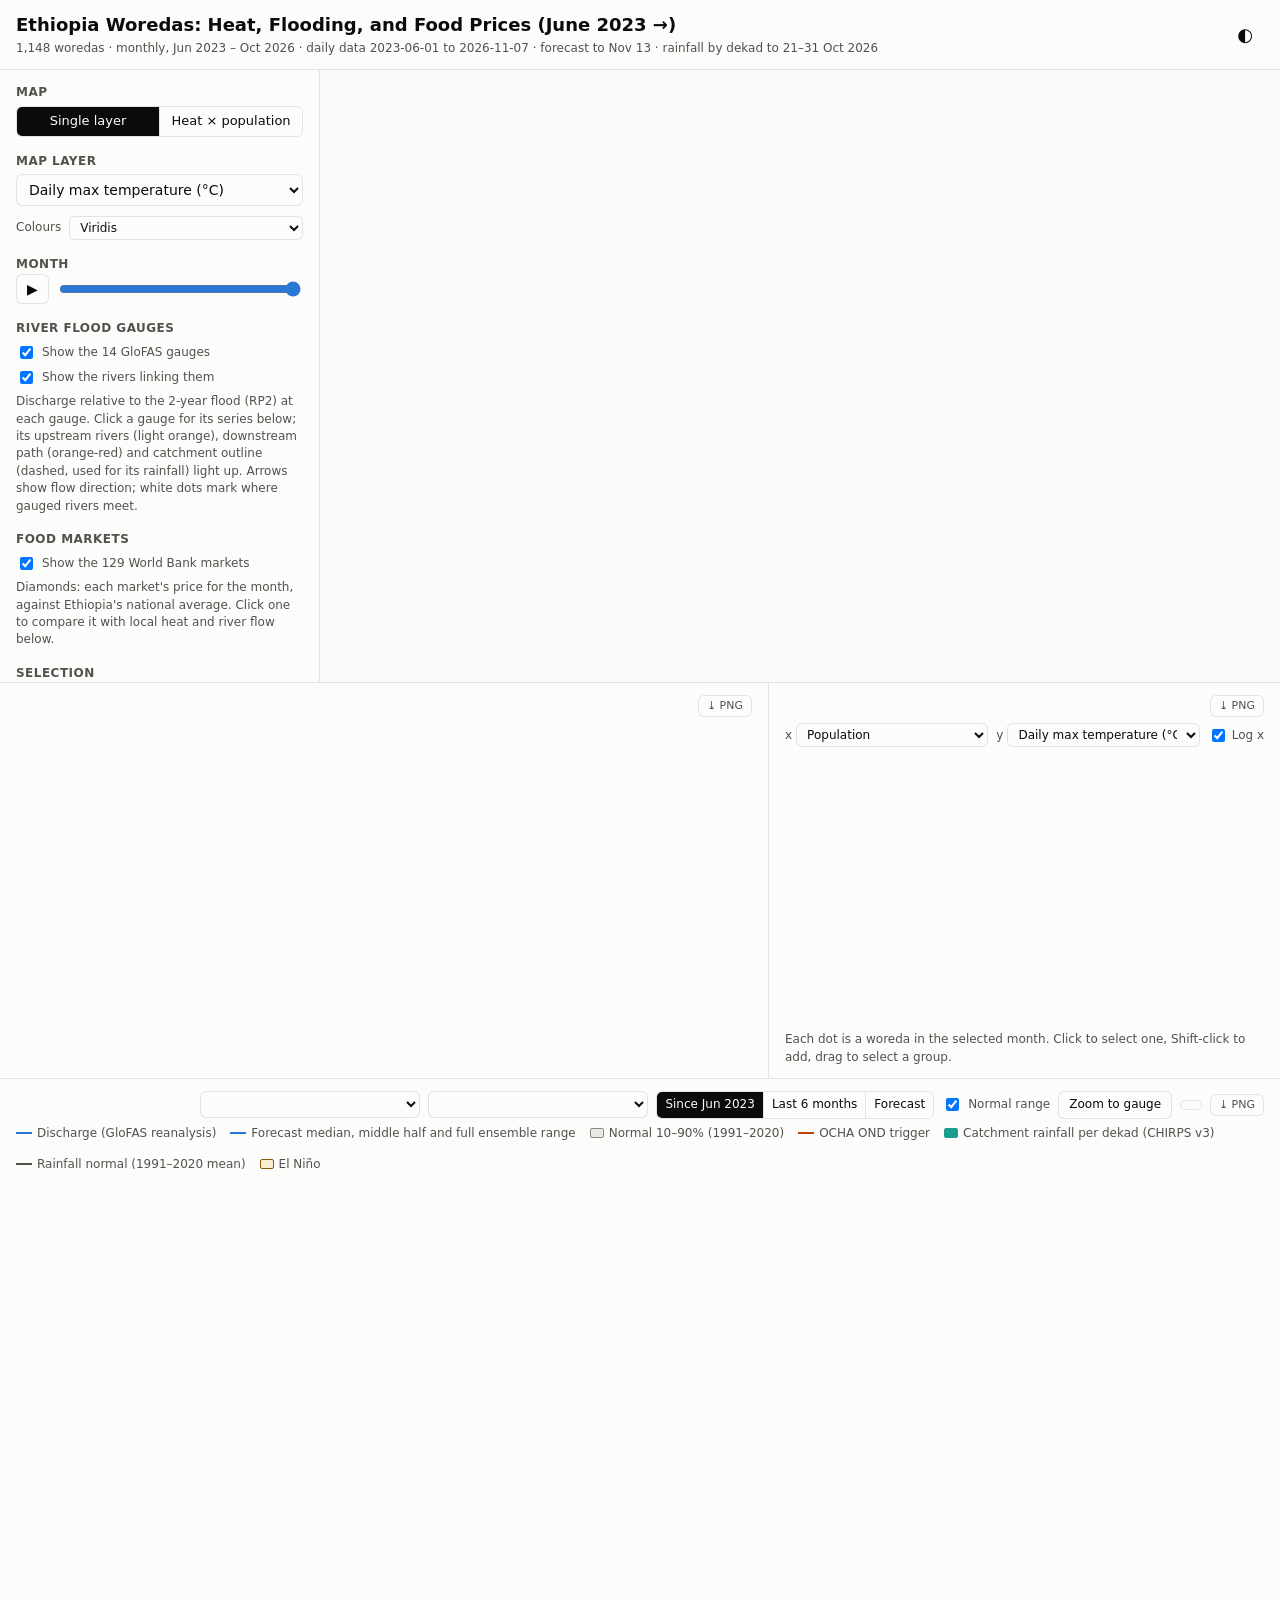
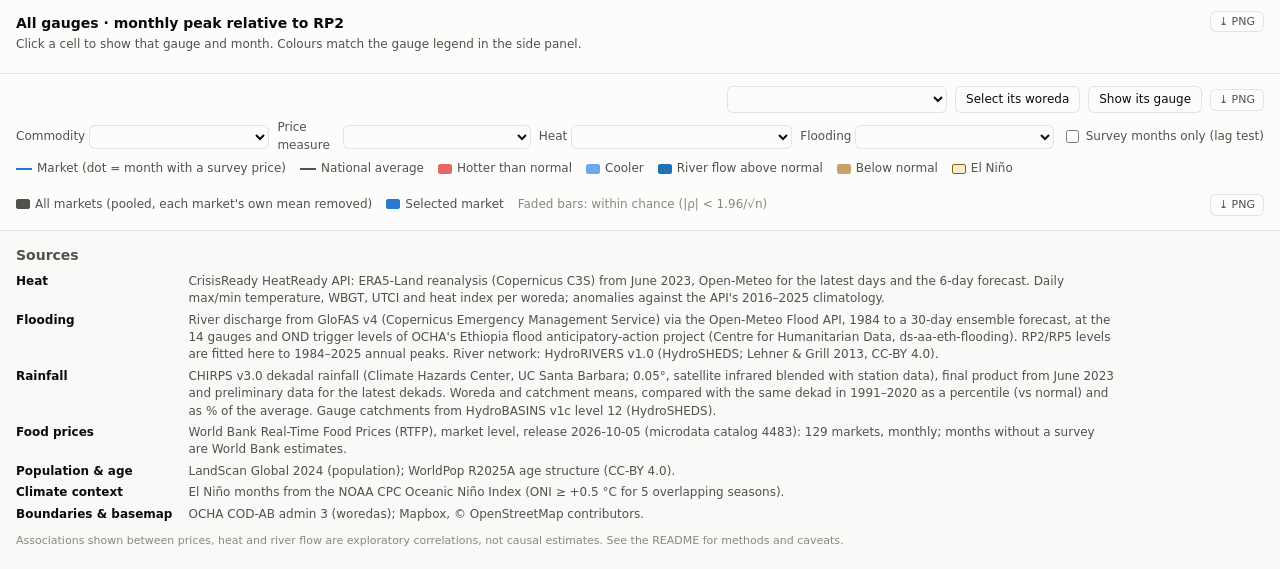
==== commit 48830aae: "Give heat layers fixed heat-stress classes; refresh data to 8 Nov Quantile classes made tmax, tmin, " ====
--- a/app/index.html
+++ b/app/index.html
@@ -252,10 +252,10 @@
   <script src="config.js"></script>
   <script src="data/geo.js?v=3"></script>
   <script src="data/rivers.js?v=202611041614"></script>
-  <script src="data/food.js?v=202611060736"></script>
-  <script src="data/flood.js?v=202611060736"></script>
-  <script src="data/rain.js?v=202611061228"></script>
-  <script src="data/data.js?v=202611060734"></script>
-  <script src="app.js?v=23"></script>
+  <script src="data/food.js?v=202611081119"></script>
+  <script src="data/flood.js?v=202611081119"></script>
+  <script src="data/rain.js?v=202611081120"></script>
+  <script src="data/data.js?v=202611081116"></script>
+  <script src="app.js?v=24"></script>
 </body>
 </html>
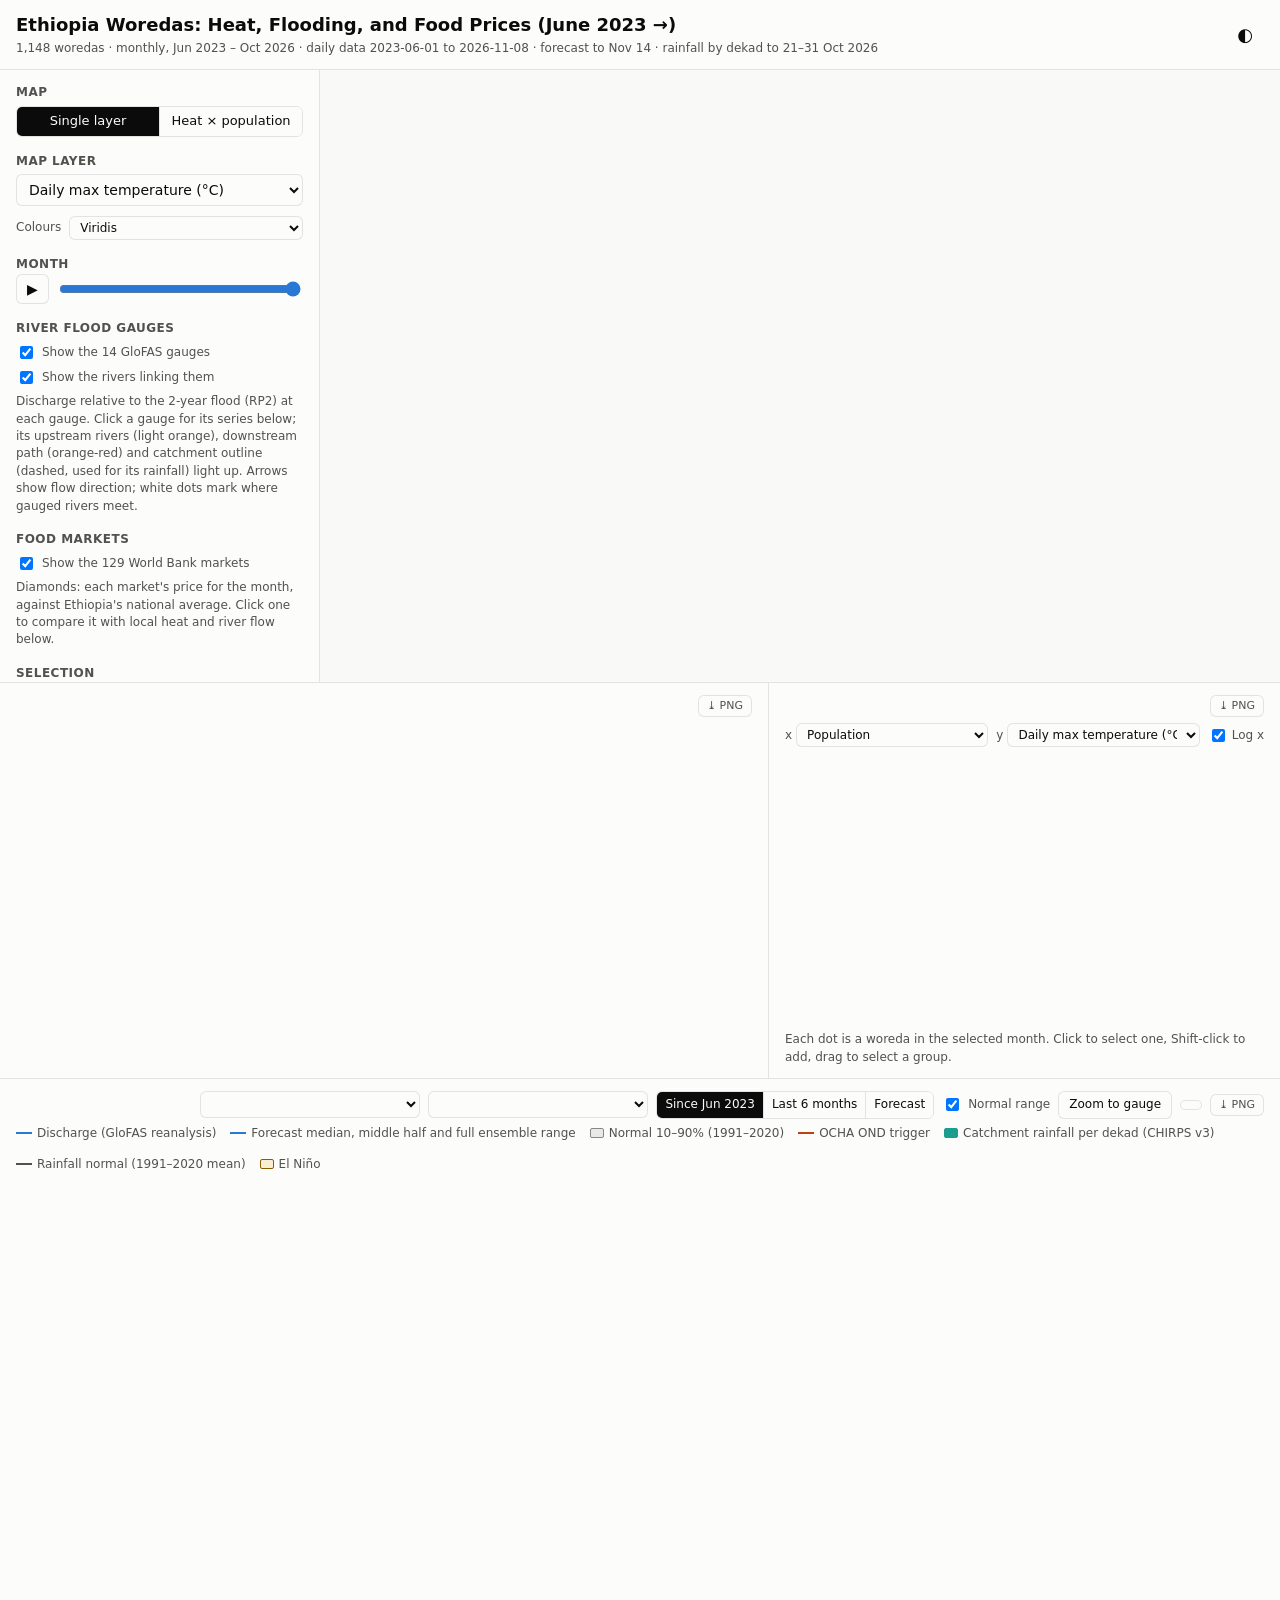
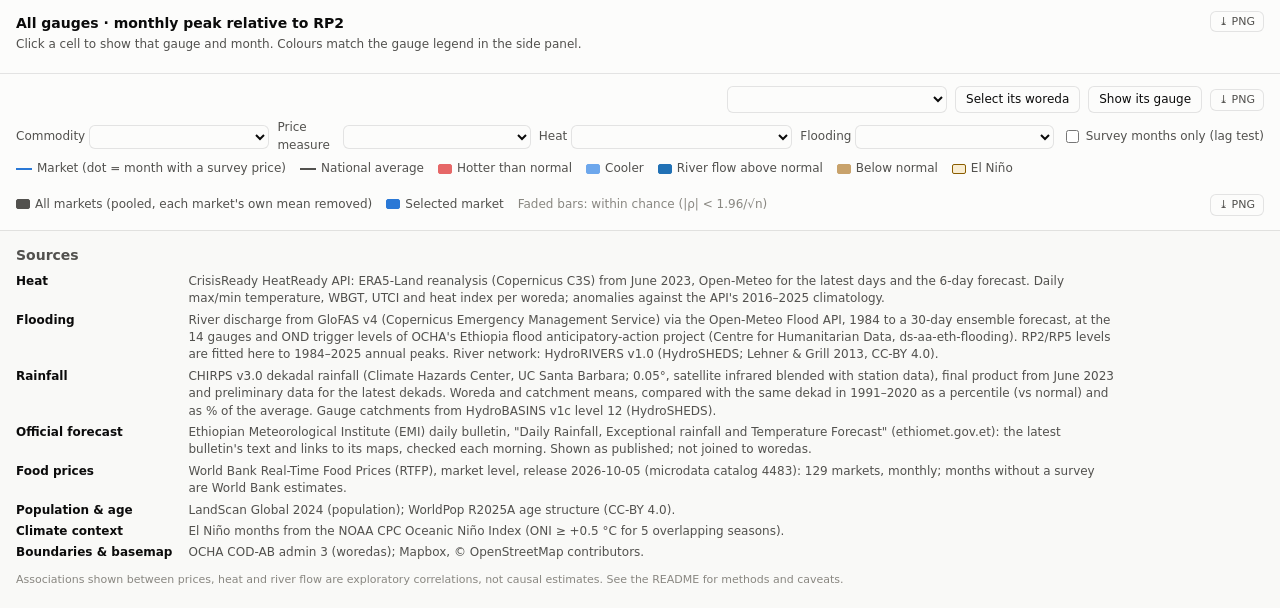
==== commit 11f658ad: "Add EthioMet official forecast panel; refresh data to 9 Nov ethiomet.py finds the newest Ethiopian M" ====
--- a/app/index.html
+++ b/app/index.html
@@ -5,7 +5,7 @@
   <meta name="viewport" content="width=device-width, initial-scale=1">
   <title>Ethiopia Woredas: Heat, Flooding, and Food Prices (June 2023 →)</title>
   <link href="https://api.mapbox.com/mapbox-gl-js/v3.7.0/mapbox-gl.css" rel="stylesheet">
-  <link href="style.css?v=12" rel="stylesheet">
+  <link href="style.css?v=15" rel="stylesheet">
 </head>
 <body>
   <header>
@@ -143,6 +143,21 @@
     </section>
   </div>
 
+  <section id="emiWrap" hidden>
+    <div class="chartHead">
+      <div>
+        <h2 id="emiTitle">EthioMet official forecast</h2>
+        <div class="desc" id="emiWhere"></div>
+      </div>
+      <div class="floodCtl">
+        <div class="seg" id="emiDays" role="group" aria-label="Forecast day"></div>
+        <a id="emiLink" class="btnLink" target="_blank" rel="noopener">Open the bulletin ↗</a>
+      </div>
+    </div>
+    <div id="emiGrid"></div>
+    <p class="desc" id="emiNote"></p>
+  </section>
+
   <section id="floodWrap">
     <div class="chartHead">
       <div>
@@ -236,6 +251,8 @@
       <dd>River discharge from GloFAS v4 (Copernicus Emergency Management Service) via the Open-Meteo Flood API, 1984 to a 30-day ensemble forecast, at the 14 gauges and OND trigger levels of OCHA's Ethiopia flood anticipatory-action project (Centre for Humanitarian Data, ds-aa-eth-flooding). RP2/RP5 levels are fitted here to 1984–2025 annual peaks. River network: HydroRIVERS v1.0 (HydroSHEDS; Lehner &amp; Grill 2013, CC-BY 4.0).</dd>
       <dt>Rainfall</dt>
       <dd>CHIRPS v3.0 dekadal rainfall (Climate Hazards Center, UC Santa Barbara; 0.05°, satellite infrared blended with station data), final product from June 2023 and preliminary data for the latest dekads. Woreda and catchment means, compared with the same dekad in 1991–2020 as a percentile (vs normal) and as % of the average. Gauge catchments from HydroBASINS v1c level 12 (HydroSHEDS).</dd>
+      <dt>Official forecast</dt>
+      <dd>Ethiopian Meteorological Institute (EMI) daily bulletin, "Daily Rainfall, Exceptional rainfall and Temperature Forecast" (ethiomet.gov.et): the latest bulletin's text and links to its maps, checked each morning. Shown as published; not joined to woredas.</dd>
       <dt>Food prices</dt>
       <dd>World Bank Real-Time Food Prices (RTFP), market level, release 2026-10-05 (microdata catalog 4483): 129 markets, monthly; months without a survey are World Bank estimates.</dd>
       <dt>Population &amp; age</dt>
@@ -252,10 +269,11 @@
   <script src="config.js"></script>
   <script src="data/geo.js?v=3"></script>
   <script src="data/rivers.js?v=202611041614"></script>
-  <script src="data/food.js?v=202611081119"></script>
-  <script src="data/flood.js?v=202611081119"></script>
-  <script src="data/rain.js?v=202611081120"></script>
-  <script src="data/data.js?v=202611081116"></script>
-  <script src="app.js?v=24"></script>
+  <script src="data/food.js?v=202611090736"></script>
+  <script src="data/flood.js?v=202611090736"></script>
+  <script src="data/rain.js?v=202611090737"></script>
+  <script src="data/ethiomet.js?v=202611091115"></script>
+  <script src="data/data.js?v=202611090733"></script>
+  <script src="app.js?v=26"></script>
 </body>
 </html>
--- a/app/style.css
+++ b/app/style.css
@@ -296,3 +296,18 @@
 
 /* CHIRPS rainfall panel under the discharge chart */
 #fchart .rainLbl { fill: var(--ink-2); font-weight: 600; }
+
+/* EthioMet bulletin panel */
+#emiWrap { position: relative; padding: 12px 16px 8px; background: var(--surface); border-top: 1px solid var(--border); }
+#emiWrap .desc { margin: 2px 0 6px; }
+#emiDays button { white-space: nowrap; }
+.btnLink { font-size: 13px; padding: 5px 10px; border: 1px solid var(--border); border-radius: 6px; color: var(--ink); text-decoration: none; white-space: nowrap; }
+.btnLink:hover { background: var(--page); }
+#emiGrid { display: grid; grid-template-columns: repeat(auto-fit, minmax(230px, 1fr)); gap: 10px; margin: 8px 0 4px; }
+.emiCard { border: 1px solid var(--border); border-radius: 6px; padding: 8px 10px; display: flex; flex-direction: column; }
+.emiCard .grp { font-size: 10px; color: var(--muted); font-weight: 600; text-transform: uppercase; letter-spacing: .05em; }
+.emiCard h3 { margin: 1px 0 4px; font-size: 14px; }
+.emiCard p { margin: 0 0 6px; font-size: 13px; line-height: 1.45; flex: 1; }
+.emiCard .foot { display: flex; justify-content: space-between; gap: 8px; font-size: 11px; color: var(--muted); }
+.emiCard .foot a { font-size: 12px; white-space: nowrap; color: var(--accent); }
+.emiCard p.none { color: var(--muted); font-style: italic; }
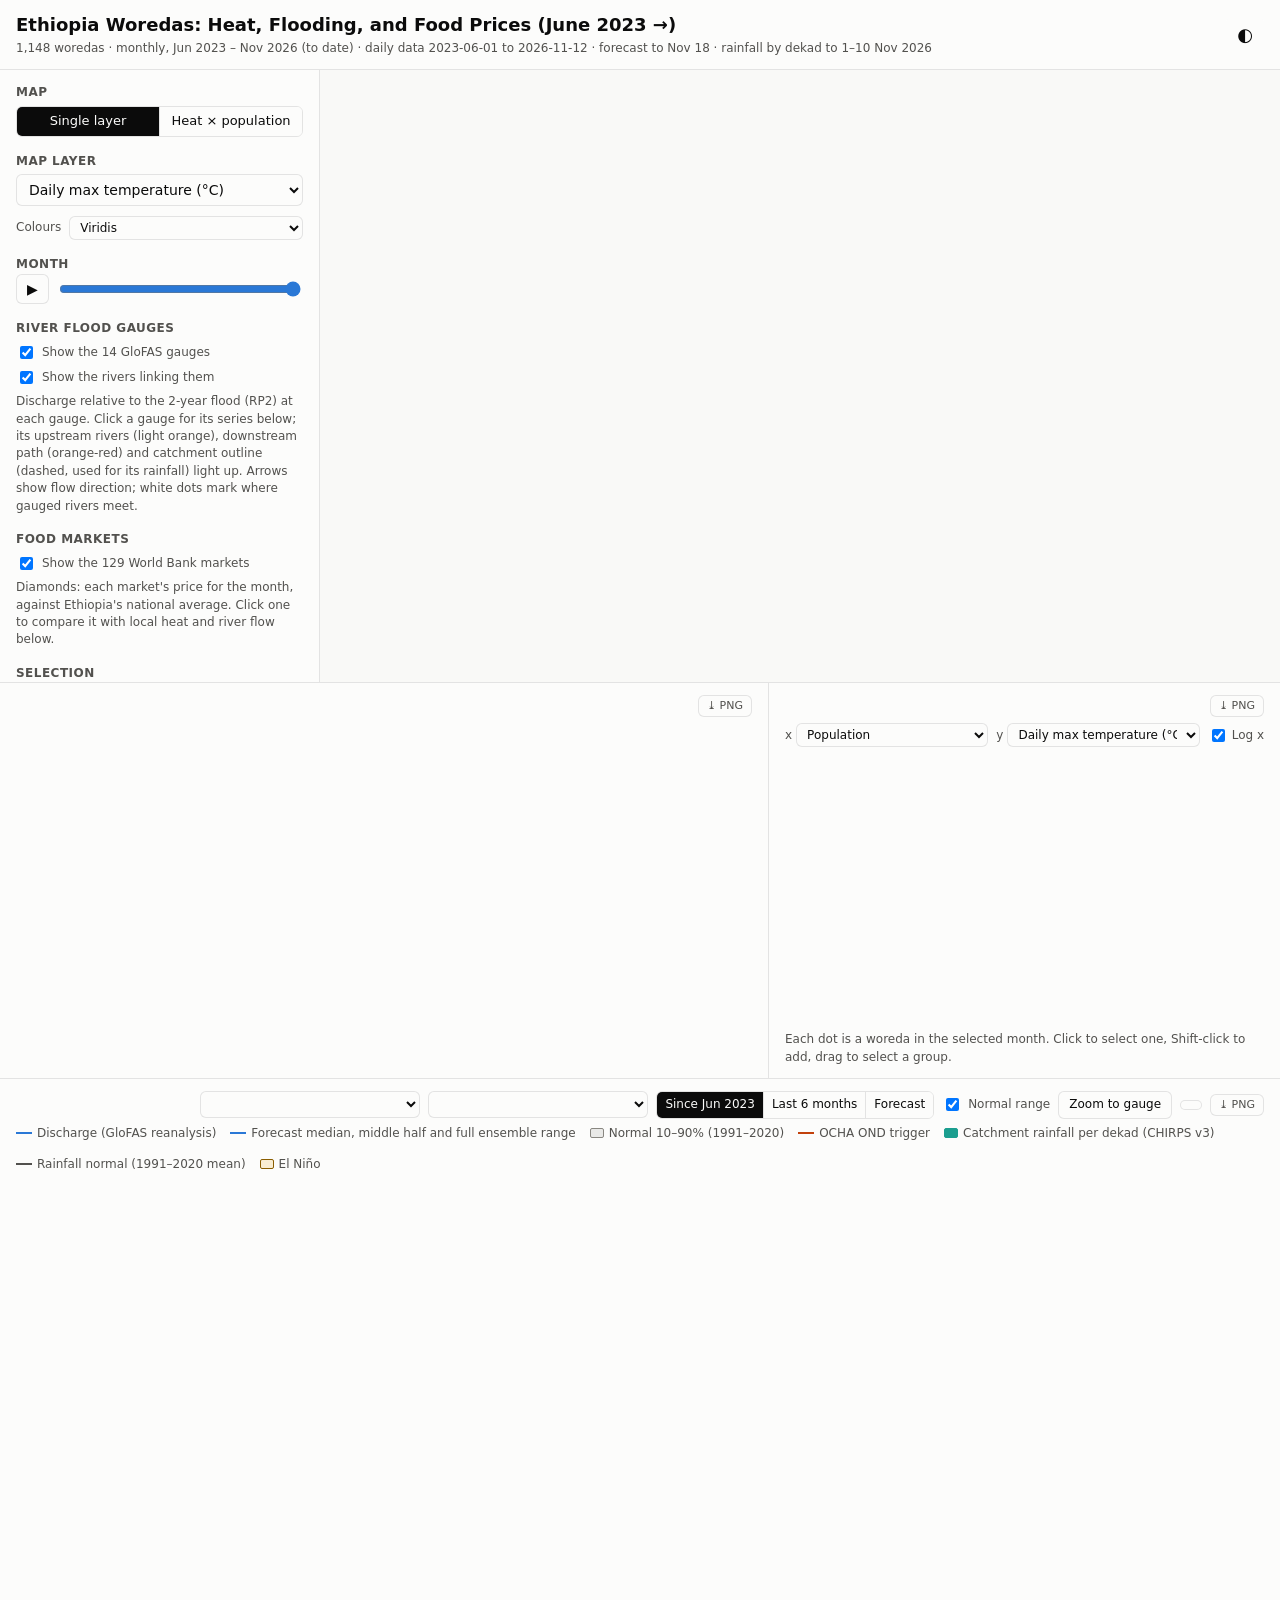
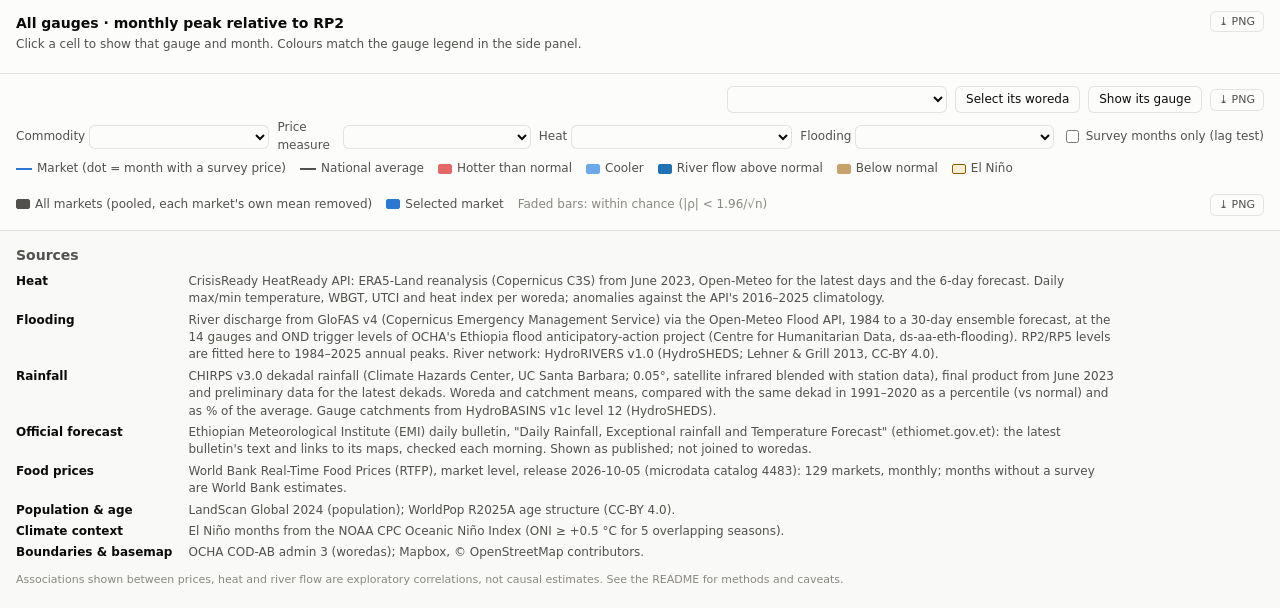
==== commit 1d1394e8: "Show current month as month to date; auto-update World Bank prices Monthly heat layers stopped at th" ====
--- a/app/index.html
+++ b/app/index.html
@@ -53,6 +53,7 @@
         <div class="row">
           <span class="lbl">Month</span>
           <span id="monthLabel" class="month"></span>
+          <span id="partBadge" class="badge fc" hidden>Month to date</span>
           <span id="ensoBadge" class="badge" hidden>El Niño</span>
         </div>
         <div class="row">
@@ -254,7 +255,7 @@
       <dt>Official forecast</dt>
       <dd>Ethiopian Meteorological Institute (EMI) daily bulletin, "Daily Rainfall, Exceptional rainfall and Temperature Forecast" (ethiomet.gov.et): the latest bulletin's text and links to its maps, checked each morning. Shown as published; not joined to woredas.</dd>
       <dt>Food prices</dt>
-      <dd>World Bank Real-Time Food Prices (RTFP), market level, release 2026-10-05 (microdata catalog 4483): 129 markets, monthly; months without a survey are World Bank estimates.</dd>
+      <dd>World Bank Real-Time Food Prices (RTFP), market level, release <span id="fpRel">2026-10-05</span> (microdata catalog 4483): 129 markets, monthly; months without a survey are World Bank estimates.</dd>
       <dt>Population &amp; age</dt>
       <dd>LandScan Global 2024 (population); WorldPop R2025A age structure (CC-BY 4.0).</dd>
       <dt>Climate context</dt>
@@ -269,11 +270,11 @@
   <script src="config.js"></script>
   <script src="data/geo.js?v=3"></script>
   <script src="data/rivers.js?v=202611041614"></script>
-  <script src="data/food.js?v=202611090736"></script>
-  <script src="data/flood.js?v=202611090736"></script>
-  <script src="data/rain.js?v=202611090737"></script>
-  <script src="data/ethiomet.js?v=202611091115"></script>
-  <script src="data/data.js?v=202611090733"></script>
-  <script src="app.js?v=26"></script>
+  <script src="data/food.js?v=202611131003"></script>
+  <script src="data/flood.js?v=202611131003"></script>
+  <script src="data/rain.js?v=202611131003"></script>
+  <script src="data/ethiomet.js?v=202611131003"></script>
+  <script src="data/data.js?v=202611131000"></script>
+  <script src="app.js?v=28"></script>
 </body>
 </html>
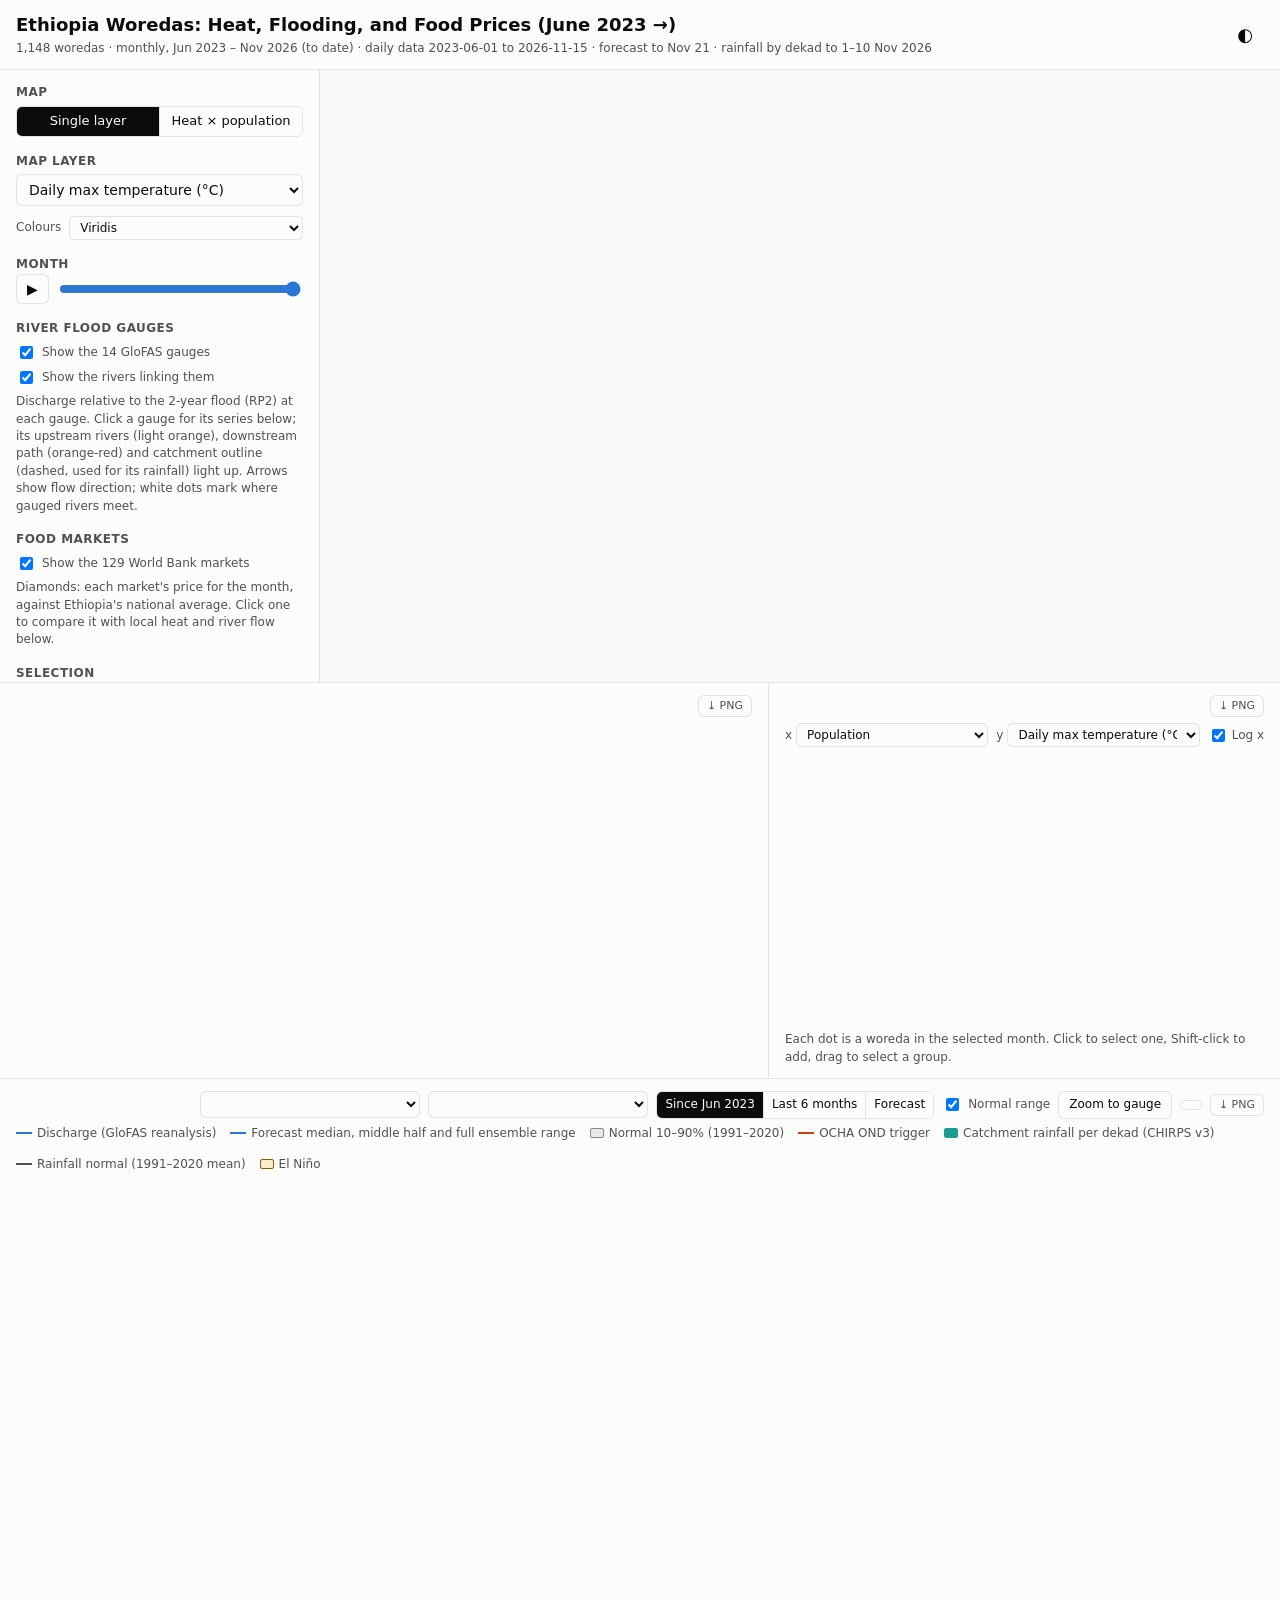
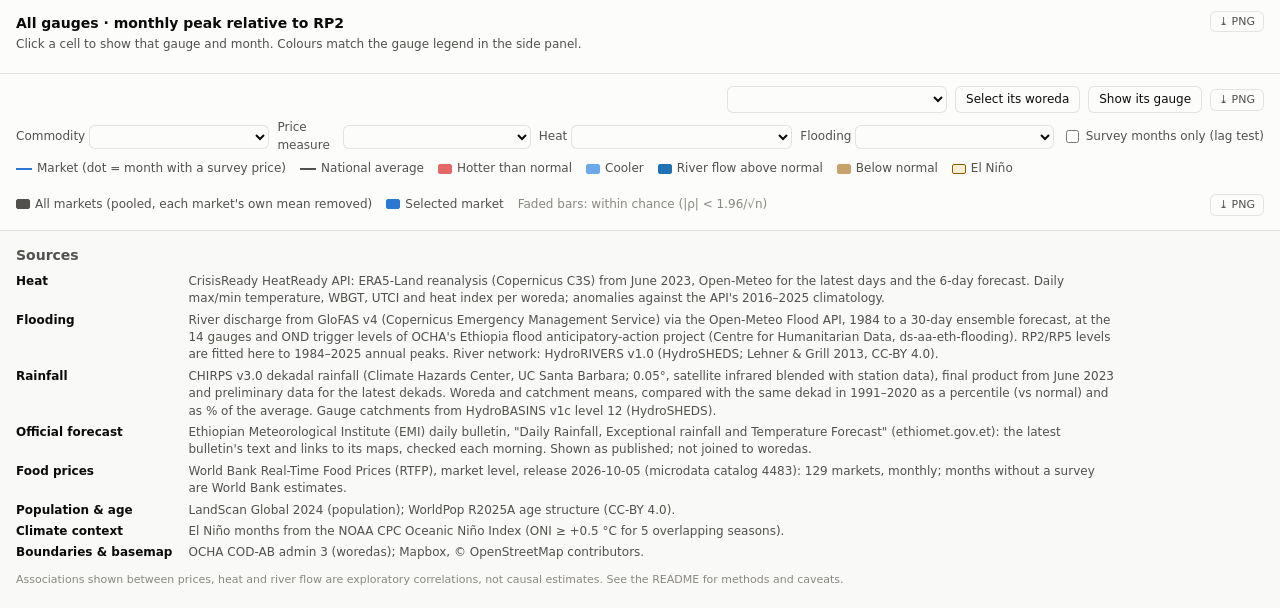
==== commit 553620d7: "Refresh data to 16 Nov Daily refresh output: heat, forecast, river gauges, CHIRPS rainfall and the E" ====
--- a/app/index.html
+++ b/app/index.html
@@ -270,11 +270,11 @@
   <script src="config.js"></script>
   <script src="data/geo.js?v=3"></script>
   <script src="data/rivers.js?v=202611041614"></script>
-  <script src="data/food.js?v=202611131003"></script>
-  <script src="data/flood.js?v=202611131003"></script>
-  <script src="data/rain.js?v=202611131003"></script>
-  <script src="data/ethiomet.js?v=202611131003"></script>
-  <script src="data/data.js?v=202611131000"></script>
-  <script src="app.js?v=28"></script>
+  <script src="data/food.js?v=202611160737"></script>
+  <script src="data/flood.js?v=202611160737"></script>
+  <script src="data/rain.js?v=202611160741"></script>
+  <script src="data/ethiomet.js?v=202611160741"></script>
+  <script src="data/data.js?v=202611160733"></script>
+  <script src="app.js?v=29"></script>
 </body>
 </html>
